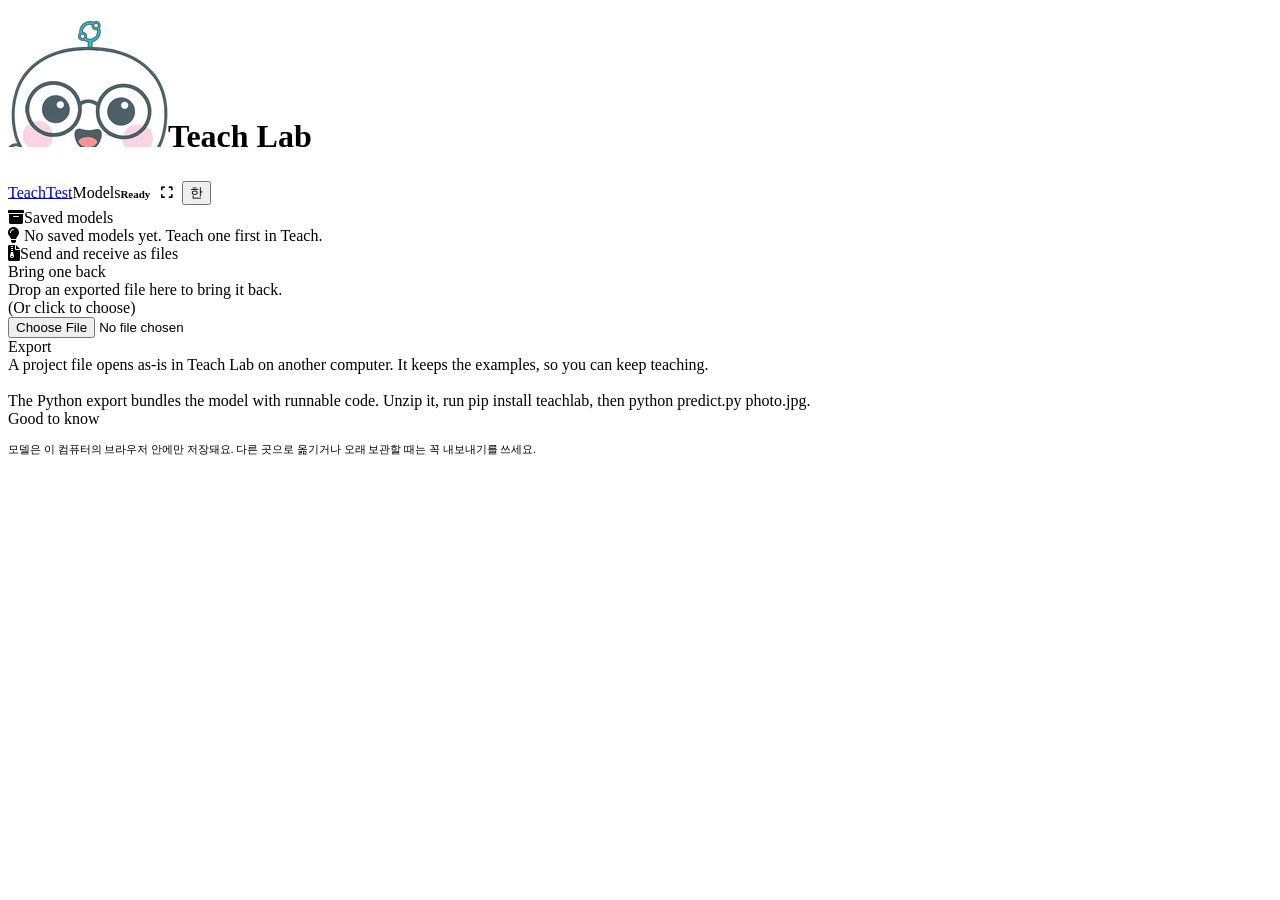
==== storage.html @ 44abff68 "이미지 분류 한 종 end-to-end (수집 → 학습 → 추론 → 내보내기) sense-lab 의 디자인 규격(design/maker-ui.css)과 MediaPipe 사용 방식" ====
<!DOCTYPE html>
<html lang="ko">
<head>
<meta charset="utf-8">
<meta name="viewport" content="width=device-width,initial-scale=1">
<title>Teach Lab — 보관함</title>
<meta name="description" content="가르친 모델을 보관하고, 파일 하나로 내보내거나 다시 불러옵니다.">
<link rel="icon" type="image/png" href="assets/img/favicon.png">
<link rel="manifest" href="manifest.webmanifest">
<meta name="theme-color" content="#FBF7EF">
<link rel="stylesheet" href="assets/fonts/pretendard.css?v=1">
<link rel="stylesheet" href="css/all.min.css?v=1">
<link rel="stylesheet" href="css/maker-ui.css?v=1">
<link rel="stylesheet" href="css/app.css?v=1">
</head>
<body>

<header data-tab="storage.html"></header>

<div class="mk-main">

  <div class="pan pan-wide" id="panC">
    <div class="ph"><i class="fa-solid fa-box-archive"></i>저장한 모델</div>
    <div class="pb">
      <table class="mk-table" id="stTable"></table>
      <div class="hint" id="stEmpty" style="display:none">
        <i class="fa-solid fa-lightbulb"></i> 아직 저장한 모델이 없어요. 학습실에서 먼저 가르쳐 주세요.
      </div>
    </div>
  </div>

  <div class="pan pan-out" id="panR">
    <div class="ph"><i class="fa-solid fa-file-zipper"></i>파일로 주고받기</div>
    <div class="pb">
      <div class="pb-label">다시 불러오기</div>
      <div class="dropzone" id="dropzone">
        내보낸 파일을 여기에 놓으면 다시 들어와요.<br>(눌러서 고르기)
      </div>
      <input type="file" id="zipInput" accept=".zip">

      <div class="sec2">
        <div class="st">내보내기</div>
        <div class="hint" style="margin-top:0">
          프로젝트 파일은 다른 컴퓨터의 Teach Lab 에서 그대로 열려요. 예시까지 들어 있어 이어서 배울 수 있어요.<br><br>
          파이썬은 모델과 실행 코드를 같이 받아요. 압축을 풀고 pip install teachlab 한 뒤 python predict.py 사진.jpg 로 바로 돌아가요.
        </div>
      </div>

      <div class="sec2">
        <div class="st">알아 두기</div>
        <div class="stnote">
          모델은 이 컴퓨터의 브라우저 안에만 저장돼요.
          다른 곳으로 옮기거나 오래 보관할 때는 꼭 내보내기를 쓰세요.
        </div>
      </div>
    </div>
  </div>

</div>

<div id="toast"></div>

<script src="lib/nav.js?v=1"></script>
<script src="lib/i18n.js?v=1"></script>
<script src="lib/jszip.min.js"></script>
<script type="module" src="lib/storage_page.js?v=1"></script>
</body>
</html>
---- assets/fonts/pretendard.css ----
/*
Copyright (c) 2021 Kil Hyung-jin, with Reserved Font Name Pretendard.
https://github.com/orioncactus/pretendard

This Font Software is licensed under the SIL Open Font License, Version 1.1.
This license is copied below, and is also available with a FAQ at:
http://scripts.sil.org/OFL
*/
/* [0] */
@font-face {
	font-family: 'Pretendard Variable';
	font-style: normal;
	font-display: swap;
	font-weight: 45 920;
	src: url(./woff2-dynamic-subset/PretendardVariable.subset.0.woff2) format('woff2-variations');
	unicode-range: U+f9ca-fa0b, U+ff03-ff05, U+ff07, U+ff0a-ff0b, U+ff0d-ff19, U+ff1b, U+ff1d, U+ff20-ff5b, U+ff5d, U+ffe0-ffe3, U+ffe5-ffe6;
}

/* [1] */
@font-face {
	font-family: 'Pretendard Variable';
	font-style: normal;
	font-display: swap;
	font-weight: 45 920;
	src: url(./woff2-dynamic-subset/PretendardVariable.subset.1.woff2) format('woff2-variations');
	unicode-range: U+d723-d728, U+d72a-d733, U+d735-d748, U+d74a-d74f, U+d752-d753, U+d755-d757, U+d75a-d75f, U+d762-d764, U+d766-d768, U+d76a-d76b, U+d76d-d76f, U+d771-d787, U+d789-d78b, U+d78d-d78f, U+d791-d797, U+d79a, U+d79c, U+d79e-d7a3, U+f900-f909, U+f90b-f92e;
}

/* [2] */
@font-face {
	font-family: 'Pretendard Variable';
	font-style: normal;
	font-display: swap;
	font-weight: 45 920;
	src: url(./woff2-dynamic-subset/PretendardVariable.subset.2.woff2) format('woff2-variations');
	unicode-range: U+d679-d68b, U+d68e-d69e, U+d6a0, U+d6a2-d6a7, U+d6a9-d6c3, U+d6c6-d6c7, U+d6c9-d6cb, U+d6cd-d6d3, U+d6d5-d6d6, U+d6d8-d6e3, U+d6e5-d6e7, U+d6e9-d6fb, U+d6fd-d717, U+d719-d71f, U+d721-d722;
}

/* [3] */
@font-face {
	font-family: 'Pretendard Variable';
	font-style: normal;
	font-display: swap;
	font-weight: 45 920;
	src: url(./woff2-dynamic-subset/PretendardVariable.subset.3.woff2) format('woff2-variations');
	unicode-range: U+d5bc-d5c7, U+d5ca-d5cb, U+d5cd-d5cf, U+d5d1-d5d7, U+d5d9-d5da, U+d5dc, U+d5de-d5e3, U+d5e6-d5e7, U+d5e9-d5eb, U+d5ed-d5f6, U+d5f8, U+d5fa-d5ff, U+d602-d603, U+d605-d607, U+d609-d60f, U+d612-d613, U+d616-d61b, U+d61d-d637, U+d63a-d63b, U+d63d-d63f, U+d641-d647, U+d64a-d64c, U+d64e-d653, U+d656-d657, U+d659-d65b, U+d65d-d666, U+d668, U+d66a-d678;
}

/* [4] */
@font-face {
	font-family: 'Pretendard Variable';
	font-style: normal;
	font-display: swap;
	font-weight: 45 920;
	src: url(./woff2-dynamic-subset/PretendardVariable.subset.4.woff2) format('woff2-variations');
	unicode-range: U+d507, U+d509-d50b, U+d50d-d513, U+d515-d53b, U+d53e-d53f, U+d541-d543, U+d545-d54c, U+d54e, U+d550, U+d552-d557, U+d55a-d55b, U+d55d-d55f, U+d561-d564, U+d566-d567, U+d56a, U+d56c, U+d56e-d573, U+d576-d577, U+d579-d583, U+d585-d586, U+d58a-d5a4, U+d5a6-d5bb;
}

/* [5] */
@font-face {
	font-family: 'Pretendard Variable';
	font-style: normal;
	font-display: swap;
	font-weight: 45 920;
	src: url(./woff2-dynamic-subset/PretendardVariable.subset.5.woff2) format('woff2-variations');
	unicode-range: U+d464-d477, U+d47a-d47b, U+d47d-d47f, U+d481-d487, U+d489-d48a, U+d48c, U+d48e-d4e7, U+d4e9-d503, U+d505-d506;
}

/* [6] */
@font-face {
	font-family: 'Pretendard Variable';
	font-style: normal;
	font-display: swap;
	font-weight: 45 920;
	src: url(./woff2-dynamic-subset/PretendardVariable.subset.6.woff2) format('woff2-variations');
	unicode-range: U+d3bf-d3c7, U+d3ca-d3cf, U+d3d1-d3eb, U+d3ee-d3ef, U+d3f1-d3f3, U+d3f5-d3fb, U+d3fd-d400, U+d402-d45b, U+d45d-d463;
}

/* [7] */
@font-face {
	font-family: 'Pretendard Variable';
	font-style: normal;
	font-display: swap;
	font-weight: 45 920;
	src: url(./woff2-dynamic-subset/PretendardVariable.subset.7.woff2) format('woff2-variations');
	unicode-range: U+d2ff, U+d302-d304, U+d306-d30b, U+d30f, U+d311-d313, U+d315-d31b, U+d31e, U+d322-d324, U+d326-d327, U+d32a-d32b, U+d32d-d32f, U+d331-d337, U+d339-d33c, U+d33e-d37b, U+d37e-d37f, U+d381-d383, U+d385-d38b, U+d38e-d390, U+d392-d397, U+d39a-d39b, U+d39d-d39f, U+d3a1-d3a7, U+d3a9-d3aa, U+d3ac, U+d3ae-d3b3, U+d3b5-d3b7, U+d3b9-d3bb, U+d3bd-d3be;
}

/* [8] */
@font-face {
	font-family: 'Pretendard Variable';
	font-style: normal;
	font-display: swap;
	font-weight: 45 920;
	src: url(./woff2-dynamic-subset/PretendardVariable.subset.8.woff2) format('woff2-variations');
	unicode-range: U+d257-d27f, U+d281-d29b, U+d29d-d29f, U+d2a1-d2ab, U+d2ad-d2b7, U+d2ba-d2bb, U+d2bd-d2bf, U+d2c1-d2c7, U+d2c9-d2ef, U+d2f2-d2f3, U+d2f5-d2f7, U+d2f9-d2fe;
}

/* [9] */
@font-face {
	font-family: 'Pretendard Variable';
	font-style: normal;
	font-display: swap;
	font-weight: 45 920;
	src: url(./woff2-dynamic-subset/PretendardVariable.subset.9.woff2) format('woff2-variations');
	unicode-range: U+d1b4, U+d1b6-d1f3, U+d1f5-d22b, U+d22e-d22f, U+d231-d233, U+d235-d23b, U+d23d-d240, U+d242-d256;
}

/* [10] */
@font-face {
	font-family: 'Pretendard Variable';
	font-style: normal;
	font-display: swap;
	font-weight: 45 920;
	src: url(./woff2-dynamic-subset/PretendardVariable.subset.10.woff2) format('woff2-variations');
	unicode-range: U+d105-d12f, U+d132-d133, U+d135-d137, U+d139-d13f, U+d141-d142, U+d144, U+d146-d14b, U+d14e-d14f, U+d151-d153, U+d155-d15b, U+d15e-d187, U+d189-d19f, U+d1a2-d1a3, U+d1a5-d1a7, U+d1a9-d1af, U+d1b2-d1b3;
}

/* [11] */
@font-face {
	font-family: 'Pretendard Variable';
	font-style: normal;
	font-display: swap;
	font-weight: 45 920;
	src: url(./woff2-dynamic-subset/PretendardVariable.subset.11.woff2) format('woff2-variations');
	unicode-range: U+d04b-d04f, U+d051-d057, U+d059-d06b, U+d06d-d06f, U+d071-d073, U+d075-d07b, U+d07e-d0a3, U+d0a6-d0a7, U+d0a9-d0ab, U+d0ad-d0b3, U+d0b6, U+d0b8, U+d0ba-d0bf, U+d0c2-d0c3, U+d0c5-d0c7, U+d0c9-d0cf, U+d0d2, U+d0d6-d0db, U+d0de-d0df, U+d0e1-d0e3, U+d0e5-d0eb, U+d0ee-d0f0, U+d0f2-d104;
}

/* [12] */
@font-face {
	font-family: 'Pretendard Variable';
	font-style: normal;
	font-display: swap;
	font-weight: 45 920;
	src: url(./woff2-dynamic-subset/PretendardVariable.subset.12.woff2) format('woff2-variations');
	unicode-range: U+cfa2-cfc3, U+cfc5-cfdf, U+cfe2-cfe3, U+cfe5-cfe7, U+cfe9-cff4, U+cff6-cffb, U+cffd-cfff, U+d001-d003, U+d005-d017, U+d019-d033, U+d036-d037, U+d039-d03b, U+d03d-d04a;
}

/* [13] */
@font-face {
	font-family: 'Pretendard Variable';
	font-style: normal;
	font-display: swap;
	font-weight: 45 920;
	src: url(./woff2-dynamic-subset/PretendardVariable.subset.13.woff2) format('woff2-variations');
	unicode-range: U+cef0-cef3, U+cef6, U+cef9-ceff, U+cf01-cf03, U+cf05-cf07, U+cf09-cf0f, U+cf11-cf12, U+cf14-cf1b, U+cf1d-cf1f, U+cf21-cf2f, U+cf31-cf53, U+cf56-cf57, U+cf59-cf5b, U+cf5d-cf63, U+cf66, U+cf68, U+cf6a-cf6f, U+cf71-cf84, U+cf86-cf8b, U+cf8d-cfa1;
}

/* [14] */
@font-face {
	font-family: 'Pretendard Variable';
	font-style: normal;
	font-display: swap;
	font-weight: 45 920;
	src: url(./woff2-dynamic-subset/PretendardVariable.subset.14.woff2) format('woff2-variations');
	unicode-range: U+ce3c-ce57, U+ce5a-ce5b, U+ce5d-ce5f, U+ce61-ce67, U+ce6a, U+ce6c, U+ce6e-ce73, U+ce76-ce77, U+ce79-ce7b, U+ce7d-ce83, U+ce85-ce88, U+ce8a-ce8f, U+ce91-ce93, U+ce95-ce97, U+ce99-ce9f, U+cea2, U+cea4-ceab, U+cead-cee3, U+cee6-cee7, U+cee9-ceeb, U+ceed-ceef;
}

/* [15] */
@font-face {
	font-family: 'Pretendard Variable';
	font-style: normal;
	font-display: swap;
	font-weight: 45 920;
	src: url(./woff2-dynamic-subset/PretendardVariable.subset.15.woff2) format('woff2-variations');
	unicode-range: U+cd92-cd93, U+cd96-cd97, U+cd99-cd9b, U+cd9d-cda3, U+cda6-cda8, U+cdaa-cdaf, U+cdb1-cdc3, U+cdc5-cdcb, U+cdcd-cde7, U+cde9-ce03, U+ce05-ce1f, U+ce22-ce34, U+ce36-ce3b;
}

/* [16] */
@font-face {
	font-family: 'Pretendard Variable';
	font-style: normal;
	font-display: swap;
	font-weight: 45 920;
	src: url(./woff2-dynamic-subset/PretendardVariable.subset.16.woff2) format('woff2-variations');
	unicode-range: U+ccef-cd07, U+cd0a-cd0b, U+cd0d-cd1a, U+cd1c, U+cd1e-cd2b, U+cd2d-cd5b, U+cd5d-cd77, U+cd79-cd91;
}

/* [17] */
@font-face {
	font-family: 'Pretendard Variable';
	font-style: normal;
	font-display: swap;
	font-weight: 45 920;
	src: url(./woff2-dynamic-subset/PretendardVariable.subset.17.woff2) format('woff2-variations');
	unicode-range: U+cc3f-cc43, U+cc46-cc47, U+cc49-cc4b, U+cc4d-cc53, U+cc55-cc58, U+cc5a-cc5f, U+cc61-cc97, U+cc9a-cc9b, U+cc9d-cc9f, U+cca1-cca7, U+ccaa, U+ccac, U+ccae-ccb3, U+ccb6-ccb7, U+ccb9-ccbb, U+ccbd-cccf, U+ccd1-cce3, U+cce5-ccee;
}

/* [18] */
@font-face {
	font-family: 'Pretendard Variable';
	font-style: normal;
	font-display: swap;
	font-weight: 45 920;
	src: url(./woff2-dynamic-subset/PretendardVariable.subset.18.woff2) format('woff2-variations');
	unicode-range: U+cb91-cbd3, U+cbd5-cbe3, U+cbe5-cc0b, U+cc0e-cc0f, U+cc11-cc13, U+cc15-cc1b, U+cc1d-cc20, U+cc23-cc27, U+cc2a-cc2b, U+cc2d, U+cc2f, U+cc31-cc37, U+cc3a, U+cc3c;
}

/* [19] */
@font-face {
	font-family: 'Pretendard Variable';
	font-style: normal;
	font-display: swap;
	font-weight: 45 920;
	src: url(./woff2-dynamic-subset/PretendardVariable.subset.19.woff2) format('woff2-variations');
	unicode-range: U+caf4-cb47, U+cb4a-cb90;
}

/* [20] */
@font-face {
	font-family: 'Pretendard Variable';
	font-style: normal;
	font-display: swap;
	font-weight: 45 920;
	src: url(./woff2-dynamic-subset/PretendardVariable.subset.20.woff2) format('woff2-variations');
	unicode-range: U+ca4a-ca4b, U+ca4e-ca4f, U+ca51-ca53, U+ca55-ca5b, U+ca5d-ca60, U+ca62-ca83, U+ca85-cabb, U+cabe-cabf, U+cac1-cac3, U+cac5-cacb, U+cacd-cad0, U+cad2, U+cad4-cad8, U+cada-caf3;
}

/* [21] */
@font-face {
	font-family: 'Pretendard Variable';
	font-style: normal;
	font-display: swap;
	font-weight: 45 920;
	src: url(./woff2-dynamic-subset/PretendardVariable.subset.21.woff2) format('woff2-variations');
	unicode-range: U+c996-c997, U+c99a-c99c, U+c99e-c9bf, U+c9c2-c9c3, U+c9c5-c9c7, U+c9c9-c9cf, U+c9d2, U+c9d4, U+c9d7-c9d8, U+c9db, U+c9de-c9df, U+c9e1-c9e3, U+c9e5-c9e6, U+c9e8-c9eb, U+c9ee-c9f0, U+c9f2-c9f7, U+c9f9-ca0b, U+ca0d-ca28, U+ca2a-ca49;
}

/* [22] */
@font-face {
	font-family: 'Pretendard Variable';
	font-style: normal;
	font-display: swap;
	font-weight: 45 920;
	src: url(./woff2-dynamic-subset/PretendardVariable.subset.22.woff2) format('woff2-variations');
	unicode-range: U+c8e9-c8f4, U+c8f6-c8fb, U+c8fe-c8ff, U+c901-c903, U+c905-c90b, U+c90e-c910, U+c912-c917, U+c919-c92b, U+c92d-c94f, U+c951-c953, U+c955-c96b, U+c96d-c973, U+c975-c987, U+c98a-c98b, U+c98d-c98f, U+c991-c995;
}

/* [23] */
@font-face {
	font-family: 'Pretendard Variable';
	font-style: normal;
	font-display: swap;
	font-weight: 45 920;
	src: url(./woff2-dynamic-subset/PretendardVariable.subset.23.woff2) format('woff2-variations');
	unicode-range: U+c841-c84b, U+c84d-c86f, U+c872-c873, U+c875-c877, U+c879-c87f, U+c882-c884, U+c887-c88a, U+c88d-c8c3, U+c8c5-c8df, U+c8e1-c8e8;
}

/* [24] */
@font-face {
	font-family: 'Pretendard Variable';
	font-style: normal;
	font-display: swap;
	font-weight: 45 920;
	src: url(./woff2-dynamic-subset/PretendardVariable.subset.24.woff2) format('woff2-variations');
	unicode-range: U+c779-c77b, U+c77e-c782, U+c786, U+c78b, U+c78d, U+c78f, U+c792-c793, U+c795, U+c797, U+c799-c79f, U+c7a2, U+c7a7-c7ab, U+c7ae-c7bb, U+c7bd-c7c0, U+c7c2-c7c7, U+c7c9-c7dc, U+c7de-c7ff, U+c802-c803, U+c805-c807, U+c809, U+c80b-c80f, U+c812, U+c814, U+c817-c81b, U+c81e-c81f, U+c821-c823, U+c825-c82e, U+c830-c837, U+c839-c83b, U+c83d-c840;
}

/* [25] */
@font-face {
	font-family: 'Pretendard Variable';
	font-style: normal;
	font-display: swap;
	font-weight: 45 920;
	src: url(./woff2-dynamic-subset/PretendardVariable.subset.25.woff2) format('woff2-variations');
	unicode-range: U+c6bb-c6bf, U+c6c2, U+c6c4, U+c6c6-c6cb, U+c6ce-c6cf, U+c6d1-c6d3, U+c6d5-c6db, U+c6dd-c6df, U+c6e1-c6e7, U+c6e9-c6eb, U+c6ed-c6ef, U+c6f1-c6f8, U+c6fa-c703, U+c705-c707, U+c709-c70b, U+c70d-c716, U+c718, U+c71a-c71f, U+c722-c723, U+c725-c727, U+c729-c734, U+c736-c73b, U+c73e-c73f, U+c741-c743, U+c745-c74b, U+c74e-c750, U+c752-c757, U+c759-c773, U+c776-c777;
}

/* [26] */
@font-face {
	font-family: 'Pretendard Variable';
	font-style: normal;
	font-display: swap;
	font-weight: 45 920;
	src: url(./woff2-dynamic-subset/PretendardVariable.subset.26.woff2) format('woff2-variations');
	unicode-range: U+c5f5-c5fb, U+c5fe, U+c602-c605, U+c607, U+c609-c60f, U+c611-c61a, U+c61c-c623, U+c626-c627, U+c629-c62b, U+c62d, U+c62f-c632, U+c636, U+c638, U+c63a-c63f, U+c642-c643, U+c645-c647, U+c649-c652, U+c656-c65b, U+c65d-c65f, U+c661-c663, U+c665-c677, U+c679-c67b, U+c67d-c693, U+c696-c697, U+c699-c69b, U+c69d-c6a3, U+c6a6, U+c6a8, U+c6aa-c6af, U+c6b2-c6b3, U+c6b5-c6b7, U+c6b9-c6ba;
}

/* [27] */
@font-face {
	font-family: 'Pretendard Variable';
	font-style: normal;
	font-display: swap;
	font-weight: 45 920;
	src: url(./woff2-dynamic-subset/PretendardVariable.subset.27.woff2) format('woff2-variations');
	unicode-range: U+c517-c527, U+c52a-c52b, U+c52d-c52f, U+c531-c538, U+c53a, U+c53c, U+c53e-c543, U+c546-c547, U+c54b, U+c54d-c552, U+c556, U+c55a-c55b, U+c55d, U+c55f, U+c562-c563, U+c565-c567, U+c569-c56f, U+c572, U+c574, U+c576-c57b, U+c57e-c57f, U+c581-c583, U+c585-c586, U+c588-c58b, U+c58e, U+c590, U+c592-c596, U+c599-c5b3, U+c5b6-c5b7, U+c5ba, U+c5be-c5c3, U+c5ca-c5cb, U+c5cd, U+c5cf, U+c5d2-c5d3, U+c5d5-c5d7, U+c5d9-c5df, U+c5e1-c5e2, U+c5e4, U+c5e6-c5eb, U+c5ef, U+c5f1-c5f3;
}

/* [28] */
@font-face {
	font-family: 'Pretendard Variable';
	font-style: normal;
	font-display: swap;
	font-weight: 45 920;
	src: url(./woff2-dynamic-subset/PretendardVariable.subset.28.woff2) format('woff2-variations');
	unicode-range: U+c475-c4ef, U+c4f2-c4f3, U+c4f5-c4f7, U+c4f9-c4ff, U+c502-c50b, U+c50d-c516;
}

/* [29] */
@font-face {
	font-family: 'Pretendard Variable';
	font-style: normal;
	font-display: swap;
	font-weight: 45 920;
	src: url(./woff2-dynamic-subset/PretendardVariable.subset.29.woff2) format('woff2-variations');
	unicode-range: U+c3d0-c3d7, U+c3da-c3db, U+c3dd-c3de, U+c3e1-c3ec, U+c3ee-c3f3, U+c3f5-c42b, U+c42d-c463, U+c466-c474;
}

/* [30] */
@font-face {
	font-family: 'Pretendard Variable';
	font-style: normal;
	font-display: swap;
	font-weight: 45 920;
	src: url(./woff2-dynamic-subset/PretendardVariable.subset.30.woff2) format('woff2-variations');
	unicode-range: U+c32b-c367, U+c36a-c36b, U+c36d-c36f, U+c371-c377, U+c37a-c37b, U+c37e-c383, U+c385-c387, U+c389-c3cf;
}

/* [31] */
@font-face {
	font-family: 'Pretendard Variable';
	font-style: normal;
	font-display: swap;
	font-weight: 45 920;
	src: url(./woff2-dynamic-subset/PretendardVariable.subset.31.woff2) format('woff2-variations');
	unicode-range: U+c26a-c26b, U+c26d-c26f, U+c271-c273, U+c275-c27b, U+c27e-c287, U+c289-c28f, U+c291-c297, U+c299-c29a, U+c29c-c2a3, U+c2a5-c2a7, U+c2a9-c2ab, U+c2ad-c2b3, U+c2b6, U+c2b8, U+c2ba-c2bb, U+c2bd-c2db, U+c2de-c2df, U+c2e1-c2e2, U+c2e5-c2ea, U+c2ee, U+c2f0, U+c2f2-c2f5, U+c2f7, U+c2fa-c2fb, U+c2fd-c2ff, U+c301-c307, U+c309-c30c, U+c30e-c312, U+c315-c323, U+c325-c328, U+c32a;
}

/* [32] */
@font-face {
	font-family: 'Pretendard Variable';
	font-style: normal;
	font-display: swap;
	font-weight: 45 920;
	src: url(./woff2-dynamic-subset/PretendardVariable.subset.32.woff2) format('woff2-variations');
	unicode-range: U+c1bc-c1c3, U+c1c5-c1df, U+c1e1-c1fb, U+c1fd-c203, U+c205-c20c, U+c20e, U+c210-c217, U+c21a-c21b, U+c21d-c21e, U+c221-c227, U+c229-c22a, U+c22c, U+c22e, U+c230, U+c233-c24f, U+c251-c257, U+c259-c269;
}

/* [33] */
@font-face {
	font-family: 'Pretendard Variable';
	font-style: normal;
	font-display: swap;
	font-weight: 45 920;
	src: url(./woff2-dynamic-subset/PretendardVariable.subset.33.woff2) format('woff2-variations');
	unicode-range: U+c101-c11b, U+c11f, U+c121-c123, U+c125-c12b, U+c12e, U+c132-c137, U+c13a-c13b, U+c13d-c13f, U+c141-c147, U+c14a, U+c14c-c153, U+c155-c157, U+c159-c15b, U+c15d-c166, U+c169-c16f, U+c171-c177, U+c179-c18b, U+c18e-c18f, U+c191-c193, U+c195-c19b, U+c19d-c19e, U+c1a0, U+c1a2-c1a4, U+c1a6-c1bb;
}

/* [34] */
@font-face {
	font-family: 'Pretendard Variable';
	font-style: normal;
	font-display: swap;
	font-weight: 45 920;
	src: url(./woff2-dynamic-subset/PretendardVariable.subset.34.woff2) format('woff2-variations');
	unicode-range: U+c049-c057, U+c059-c05b, U+c05d-c05f, U+c061-c067, U+c069-c08f, U+c091-c0ab, U+c0ae-c0af, U+c0b1-c0b3, U+c0b5, U+c0b7-c0bb, U+c0be, U+c0c2-c0c7, U+c0ca-c0cb, U+c0cd-c0cf, U+c0d1-c0d7, U+c0d9-c0da, U+c0dc, U+c0de-c0e3, U+c0e5-c0eb, U+c0ed-c0f3, U+c0f6, U+c0f8, U+c0fa-c0ff;
}

/* [35] */
@font-face {
	font-family: 'Pretendard Variable';
	font-style: normal;
	font-display: swap;
	font-weight: 45 920;
	src: url(./woff2-dynamic-subset/PretendardVariable.subset.35.woff2) format('woff2-variations');
	unicode-range: U+bfa7-bfaf, U+bfb1-bfc4, U+bfc6-bfcb, U+bfce-bfcf, U+bfd1-bfd3, U+bfd5-bfdb, U+bfdd-c048;
}

/* [36] */
@font-face {
	font-family: 'Pretendard Variable';
	font-style: normal;
	font-display: swap;
	font-weight: 45 920;
	src: url(./woff2-dynamic-subset/PretendardVariable.subset.36.woff2) format('woff2-variations');
	unicode-range: U+bf07, U+bf09-bf3f, U+bf41-bf4f, U+bf52-bf54, U+bf56-bfa6;
}

/* [37] */
@font-face {
	font-family: 'Pretendard Variable';
	font-style: normal;
	font-display: swap;
	font-weight: 45 920;
	src: url(./woff2-dynamic-subset/PretendardVariable.subset.37.woff2) format('woff2-variations');
	unicode-range: U+be56, U+be58, U+be5c-be5f, U+be62-be63, U+be65-be67, U+be69-be74, U+be76-be7b, U+be7e-be7f, U+be81-be8e, U+be90, U+be92-bea7, U+bea9-becf, U+bed2-bed3, U+bed5-bed6, U+bed9-bee3, U+bee6-bf06;
}

/* [38] */
@font-face {
	font-family: 'Pretendard Variable';
	font-style: normal;
	font-display: swap;
	font-weight: 45 920;
	src: url(./woff2-dynamic-subset/PretendardVariable.subset.38.woff2) format('woff2-variations');
	unicode-range: U+bdb0-bdd3, U+bdd5-bdef, U+bdf1-be0b, U+be0d-be0f, U+be11-be13, U+be15-be43, U+be46-be47, U+be49-be4b, U+be4d-be53;
}

/* [39] */
@font-face {
	font-family: 'Pretendard Variable';
	font-style: normal;
	font-display: swap;
	font-weight: 45 920;
	src: url(./woff2-dynamic-subset/PretendardVariable.subset.39.woff2) format('woff2-variations');
	unicode-range: U+bd03, U+bd06, U+bd08, U+bd0a-bd0f, U+bd11-bd22, U+bd25-bd47, U+bd49-bd58, U+bd5a-bd7f, U+bd82-bd83, U+bd85-bd87, U+bd8a-bd8f, U+bd91-bd92, U+bd94, U+bd96-bd98, U+bd9a-bdaf;
}

/* [40] */
@font-face {
	font-family: 'Pretendard Variable';
	font-style: normal;
	font-display: swap;
	font-weight: 45 920;
	src: url(./woff2-dynamic-subset/PretendardVariable.subset.40.woff2) format('woff2-variations');
	unicode-range: U+bc4e-bc83, U+bc86-bc87, U+bc89-bc8b, U+bc8d-bc93, U+bc96, U+bc98, U+bc9b-bc9f, U+bca2-bca3, U+bca5-bca7, U+bca9-bcb2, U+bcb4-bcbb, U+bcbe-bcbf, U+bcc1-bcc3, U+bcc5-bccc, U+bcce-bcd0, U+bcd2-bcd4, U+bcd6-bcf3, U+bcf7, U+bcf9-bcfb, U+bcfd-bd02;
}

/* [41] */
@font-face {
	font-family: 'Pretendard Variable';
	font-style: normal;
	font-display: swap;
	font-weight: 45 920;
	src: url(./woff2-dynamic-subset/PretendardVariable.subset.41.woff2) format('woff2-variations');
	unicode-range: U+bb90-bba3, U+bba5-bbab, U+bbad-bbbf, U+bbc1-bbf7, U+bbfa-bbfb, U+bbfd-bbfe, U+bc01-bc07, U+bc09-bc0a, U+bc0e, U+bc10, U+bc12-bc13, U+bc17, U+bc19-bc1a, U+bc1e, U+bc20-bc23, U+bc26, U+bc28, U+bc2a-bc2c, U+bc2e-bc2f, U+bc32-bc33, U+bc35-bc37, U+bc39-bc3f, U+bc41-bc42, U+bc44, U+bc46-bc48, U+bc4a-bc4d;
}

/* [42] */
@font-face {
	font-family: 'Pretendard Variable';
	font-style: normal;
	font-display: swap;
	font-weight: 45 920;
	src: url(./woff2-dynamic-subset/PretendardVariable.subset.42.woff2) format('woff2-variations');
	unicode-range: U+bae6-bafb, U+bafd-bb17, U+bb19-bb33, U+bb37, U+bb39-bb3a, U+bb3d-bb43, U+bb45-bb46, U+bb48, U+bb4a-bb4f, U+bb51-bb53, U+bb55-bb57, U+bb59-bb62, U+bb64-bb8f;
}

/* [43] */
@font-face {
	font-family: 'Pretendard Variable';
	font-style: normal;
	font-display: swap;
	font-weight: 45 920;
	src: url(./woff2-dynamic-subset/PretendardVariable.subset.43.woff2) format('woff2-variations');
	unicode-range: U+ba30-ba37, U+ba3a-ba3b, U+ba3d-ba3f, U+ba41-ba47, U+ba49-ba4a, U+ba4c, U+ba4e-ba53, U+ba56-ba57, U+ba59-ba5b, U+ba5d-ba63, U+ba65-ba66, U+ba68-ba6f, U+ba71-ba73, U+ba75-ba77, U+ba79-ba84, U+ba86, U+ba88-baa7, U+baaa, U+baad-baaf, U+bab1-bab7, U+baba, U+babc, U+babe-bae5;
}

/* [44] */
@font-face {
	font-family: 'Pretendard Variable';
	font-style: normal;
	font-display: swap;
	font-weight: 45 920;
	src: url(./woff2-dynamic-subset/PretendardVariable.subset.44.woff2) format('woff2-variations');
	unicode-range: U+b96e-b973, U+b976-b977, U+b979-b97b, U+b97d-b983, U+b986, U+b988, U+b98a-b98d, U+b98f-b9ab, U+b9ae-b9af, U+b9b1-b9b3, U+b9b5-b9bb, U+b9be, U+b9c0, U+b9c2-b9c7, U+b9ca-b9cb, U+b9cd, U+b9d2-b9d7, U+b9da, U+b9dc, U+b9df-b9e0, U+b9e2, U+b9e6-b9e7, U+b9e9-b9f3, U+b9f6, U+b9f8, U+b9fb-ba2f;
}

/* [45] */
@font-face {
	font-family: 'Pretendard Variable';
	font-style: normal;
	font-display: swap;
	font-weight: 45 920;
	src: url(./woff2-dynamic-subset/PretendardVariable.subset.45.woff2) format('woff2-variations');
	unicode-range: U+b8bf-b8cb, U+b8cd-b8e0, U+b8e2-b8e7, U+b8ea-b8eb, U+b8ed-b8ef, U+b8f1-b8f7, U+b8fa, U+b8fc, U+b8fe-b903, U+b905-b917, U+b919-b91f, U+b921-b93b, U+b93d-b957, U+b95a-b95b, U+b95d-b95f, U+b961-b967, U+b969-b96c;
}

/* [46] */
@font-face {
	font-family: 'Pretendard Variable';
	font-style: normal;
	font-display: swap;
	font-weight: 45 920;
	src: url(./woff2-dynamic-subset/PretendardVariable.subset.46.woff2) format('woff2-variations');
	unicode-range: U+b80d-b80f, U+b811-b817, U+b81a, U+b81c-b823, U+b826-b827, U+b829-b82b, U+b82d-b833, U+b836, U+b83a-b83f, U+b841-b85b, U+b85e-b85f, U+b861-b863, U+b865-b86b, U+b86e, U+b870, U+b872-b8af, U+b8b1-b8be;
}

/* [47] */
@font-face {
	font-family: 'Pretendard Variable';
	font-style: normal;
	font-display: swap;
	font-weight: 45 920;
	src: url(./woff2-dynamic-subset/PretendardVariable.subset.47.woff2) format('woff2-variations');
	unicode-range: U+b74d-b75f, U+b761-b763, U+b765-b774, U+b776-b77b, U+b77e-b77f, U+b781-b783, U+b785-b78b, U+b78e, U+b792-b796, U+b79a-b79b, U+b79d-b7a7, U+b7aa, U+b7ae-b7b3, U+b7b6-b7c8, U+b7ca-b7eb, U+b7ee-b7ef, U+b7f1-b7f3, U+b7f5-b7fb, U+b7fe, U+b802-b806, U+b80a-b80b;
}

/* [48] */
@font-face {
	font-family: 'Pretendard Variable';
	font-style: normal;
	font-display: swap;
	font-weight: 45 920;
	src: url(./woff2-dynamic-subset/PretendardVariable.subset.48.woff2) format('woff2-variations');
	unicode-range: U+b6a7-b6aa, U+b6ac-b6b0, U+b6b2-b6ef, U+b6f1-b727, U+b72a-b72b, U+b72d-b72e, U+b731-b737, U+b739-b73a, U+b73c-b743, U+b745-b74c;
}

/* [49] */
@font-face {
	font-family: 'Pretendard Variable';
	font-style: normal;
	font-display: swap;
	font-weight: 45 920;
	src: url(./woff2-dynamic-subset/PretendardVariable.subset.49.woff2) format('woff2-variations');
	unicode-range: U+b605-b60f, U+b612-b617, U+b619-b624, U+b626-b69b, U+b69e-b6a3, U+b6a5-b6a6;
}

/* [50] */
@font-face {
	font-family: 'Pretendard Variable';
	font-style: normal;
	font-display: swap;
	font-weight: 45 920;
	src: url(./woff2-dynamic-subset/PretendardVariable.subset.50.woff2) format('woff2-variations');
	unicode-range: U+b55f, U+b562-b583, U+b585-b59f, U+b5a2-b5a3, U+b5a5-b5a7, U+b5a9-b5b2, U+b5b5-b5ba, U+b5bd-b604;
}

/* [51] */
@font-face {
	font-family: 'Pretendard Variable';
	font-style: normal;
	font-display: swap;
	font-weight: 45 920;
	src: url(./woff2-dynamic-subset/PretendardVariable.subset.51.woff2) format('woff2-variations');
	unicode-range: U+b4a5-b4b6, U+b4b8-b4bf, U+b4c1-b4c7, U+b4c9-b4db, U+b4de-b4df, U+b4e1-b4e2, U+b4e5-b4eb, U+b4ee, U+b4f0, U+b4f2-b513, U+b516-b517, U+b519-b51a, U+b51d-b523, U+b526, U+b528, U+b52b-b52f, U+b532-b533, U+b535-b537, U+b539-b53f, U+b541-b544, U+b546-b54b, U+b54d-b54f, U+b551-b55b, U+b55d-b55e;
}

/* [52] */
@font-face {
	font-family: 'Pretendard Variable';
	font-style: normal;
	font-display: swap;
	font-weight: 45 920;
	src: url(./woff2-dynamic-subset/PretendardVariable.subset.52.woff2) format('woff2-variations');
	unicode-range: U+b3f8-b3fb, U+b3fd-b40f, U+b411-b417, U+b419-b41b, U+b41d-b41f, U+b421-b427, U+b42a-b42b, U+b42d-b44f, U+b452-b453, U+b455-b457, U+b459-b45f, U+b462-b464, U+b466-b46b, U+b46d-b47f, U+b481-b4a3;
}

/* [53] */
@font-face {
	font-family: 'Pretendard Variable';
	font-style: normal;
	font-display: swap;
	font-weight: 45 920;
	src: url(./woff2-dynamic-subset/PretendardVariable.subset.53.woff2) format('woff2-variations');
	unicode-range: U+b342-b353, U+b356-b357, U+b359-b35b, U+b35d-b35e, U+b360-b363, U+b366, U+b368, U+b36a-b36d, U+b36f, U+b372-b373, U+b375-b377, U+b379-b37f, U+b381-b382, U+b384, U+b386-b38b, U+b38d-b3c3, U+b3c6-b3c7, U+b3c9-b3ca, U+b3cd-b3d3, U+b3d6, U+b3d8, U+b3da-b3f7;
}

/* [54] */
@font-face {
	font-family: 'Pretendard Variable';
	font-style: normal;
	font-display: swap;
	font-weight: 45 920;
	src: url(./woff2-dynamic-subset/PretendardVariable.subset.54.woff2) format('woff2-variations');
	unicode-range: U+b27c-b283, U+b285-b28f, U+b292-b293, U+b295-b297, U+b29a-b29f, U+b2a1-b2a4, U+b2a7-b2a9, U+b2ab, U+b2ad-b2c7, U+b2ca-b2cb, U+b2cd-b2cf, U+b2d1-b2d7, U+b2da, U+b2dc, U+b2de-b2e3, U+b2e7, U+b2e9-b2ea, U+b2ef-b2f3, U+b2f6, U+b2f8, U+b2fa-b2fb, U+b2fd-b2fe, U+b302-b303, U+b305-b307, U+b309-b30f, U+b312, U+b316-b31b, U+b31d-b341;
}

/* [55] */
@font-face {
	font-family: 'Pretendard Variable';
	font-style: normal;
	font-display: swap;
	font-weight: 45 920;
	src: url(./woff2-dynamic-subset/PretendardVariable.subset.55.woff2) format('woff2-variations');
	unicode-range: U+b1d6-b1e7, U+b1e9-b1fc, U+b1fe-b203, U+b206-b207, U+b209-b20b, U+b20d-b213, U+b216-b21f, U+b221-b257, U+b259-b273, U+b275-b27b;
}

/* [56] */
@font-face {
	font-family: 'Pretendard Variable';
	font-style: normal;
	font-display: swap;
	font-weight: 45 920;
	src: url(./woff2-dynamic-subset/PretendardVariable.subset.56.woff2) format('woff2-variations');
	unicode-range: U+b120-b122, U+b126-b127, U+b129-b12b, U+b12d-b133, U+b136, U+b138, U+b13a-b13f, U+b142-b143, U+b145-b14f, U+b151-b153, U+b156-b157, U+b159-b177, U+b17a-b17b, U+b17d-b17f, U+b181-b187, U+b189-b18c, U+b18e-b191, U+b195-b1a7, U+b1a9-b1cb, U+b1cd-b1d5;
}

/* [57] */
@font-face {
	font-family: 'Pretendard Variable';
	font-style: normal;
	font-display: swap;
	font-weight: 45 920;
	src: url(./woff2-dynamic-subset/PretendardVariable.subset.57.woff2) format('woff2-variations');
	unicode-range: U+b05f-b07b, U+b07e-b07f, U+b081-b083, U+b085-b08b, U+b08d-b097, U+b09b, U+b09d-b09f, U+b0a2-b0a7, U+b0aa, U+b0b0, U+b0b2, U+b0b6-b0b7, U+b0b9-b0bb, U+b0bd-b0c3, U+b0c6-b0c7, U+b0ca-b0cf, U+b0d1-b0df, U+b0e1-b0e4, U+b0e6-b107, U+b10a-b10b, U+b10d-b10f, U+b111-b112, U+b114-b117, U+b119-b11a, U+b11c-b11f;
}

/* [58] */
@font-face {
	font-family: 'Pretendard Variable';
	font-style: normal;
	font-display: swap;
	font-weight: 45 920;
	src: url(./woff2-dynamic-subset/PretendardVariable.subset.58.woff2) format('woff2-variations');
	unicode-range: U+afac-afb7, U+afba-afbb, U+afbd-afbf, U+afc1-afc6, U+afca-afcc, U+afce-afd3, U+afd5-afe7, U+afe9-afef, U+aff1-b00b, U+b00d-b00f, U+b011-b013, U+b015-b01b, U+b01d-b027, U+b029-b043, U+b045-b047, U+b049, U+b04b, U+b04d-b052, U+b055-b056, U+b058-b05c, U+b05e;
}

/* [59] */
@font-face {
	font-family: 'Pretendard Variable';
	font-style: normal;
	font-display: swap;
	font-weight: 45 920;
	src: url(./woff2-dynamic-subset/PretendardVariable.subset.59.woff2) format('woff2-variations');
	unicode-range: U+af03-af07, U+af09-af2b, U+af2e-af33, U+af35-af3b, U+af3e-af40, U+af44-af47, U+af4a-af5c, U+af5e-af63, U+af65-af7f, U+af81-afab;
}

/* [60] */
@font-face {
	font-family: 'Pretendard Variable';
	font-style: normal;
	font-display: swap;
	font-weight: 45 920;
	src: url(./woff2-dynamic-subset/PretendardVariable.subset.60.woff2) format('woff2-variations');
	unicode-range: U+ae56-ae5b, U+ae5e-ae60, U+ae62-ae64, U+ae66-ae67, U+ae69-ae6b, U+ae6d-ae83, U+ae85-aebb, U+aebf, U+aec1-aec3, U+aec5-aecb, U+aece, U+aed0, U+aed2-aed7, U+aed9-aef3, U+aef5-af02;
}

/* [61] */
@font-face {
	font-family: 'Pretendard Variable';
	font-style: normal;
	font-display: swap;
	font-weight: 45 920;
	src: url(./woff2-dynamic-subset/PretendardVariable.subset.61.woff2) format('woff2-variations');
	unicode-range: U+ad9c-ada3, U+ada5-adbf, U+adc1-adc3, U+adc5-adc7, U+adc9-add2, U+add4-addb, U+addd-addf, U+ade1-ade3, U+ade5-adf7, U+adfa-adfb, U+adfd-adff, U+ae02-ae07, U+ae0a, U+ae0c, U+ae0e-ae13, U+ae15-ae2f, U+ae31-ae33, U+ae35-ae37, U+ae39-ae3f, U+ae42, U+ae44, U+ae46-ae49, U+ae4b, U+ae4f, U+ae51-ae53, U+ae55;
}

/* [62] */
@font-face {
	font-family: 'Pretendard Variable';
	font-style: normal;
	font-display: swap;
	font-weight: 45 920;
	src: url(./woff2-dynamic-subset/PretendardVariable.subset.62.woff2) format('woff2-variations');
	unicode-range: U+ace2-ace3, U+ace5-ace6, U+ace9-acef, U+acf2, U+acf4, U+acf7-acfb, U+acfe-acff, U+ad01-ad03, U+ad05-ad0b, U+ad0d-ad10, U+ad12-ad1b, U+ad1d-ad33, U+ad35-ad48, U+ad4a-ad4f, U+ad51-ad6b, U+ad6e-ad6f, U+ad71-ad72, U+ad77-ad7c, U+ad7e, U+ad80, U+ad82-ad87, U+ad89-ad8b, U+ad8d-ad8f, U+ad91-ad9b;
}

/* [63] */
@font-face {
	font-family: 'Pretendard Variable';
	font-style: normal;
	font-display: swap;
	font-weight: 45 920;
	src: url(./woff2-dynamic-subset/PretendardVariable.subset.63.woff2) format('woff2-variations');
	unicode-range: U+ac25-ac2c, U+ac2e, U+ac30, U+ac32-ac37, U+ac39-ac3f, U+ac41-ac4c, U+ac4e-ac6f, U+ac72-ac73, U+ac75-ac76, U+ac79-ac7f, U+ac82, U+ac84-ac88, U+ac8a-ac8b, U+ac8d-ac8f, U+ac91-ac93, U+ac95-ac9b, U+ac9d-ac9e, U+aca1-aca7, U+acab, U+acad-acaf, U+acb1-acb7, U+acba-acbb, U+acbe-acc0, U+acc2-acc3, U+acc5-acdf;
}

/* [64] */
@font-face {
	font-family: 'Pretendard Variable';
	font-style: normal;
	font-display: swap;
	font-weight: 45 920;
	src: url(./woff2-dynamic-subset/PretendardVariable.subset.64.woff2) format('woff2-variations');
	unicode-range: U+99df, U+99ed, U+99f1, U+99ff, U+9a01, U+9a08, U+9a0e-9a0f, U+9a19, U+9a2b, U+9a30, U+9a36-9a37, U+9a40, U+9a43, U+9a45, U+9a4d, U+9a55, U+9a57, U+9a5a-9a5b, U+9a5f, U+9a62, U+9a65, U+9a69-9a6a, U+9aa8, U+9ab8, U+9ad3, U+9ae5, U+9aee, U+9b1a, U+9b27, U+9b2a, U+9b31, U+9b3c, U+9b41-9b45, U+9b4f, U+9b54, U+9b5a, U+9b6f, U+9b8e, U+9b91, U+9b9f, U+9bab, U+9bae, U+9bc9, U+9bd6, U+9be4, U+9be8, U+9c0d, U+9c10, U+9c12, U+9c15, U+9c25, U+9c32, U+9c3b, U+9c47, U+9c49, U+9c57, U+9ce5, U+9ce7, U+9ce9, U+9cf3-9cf4, U+9cf6, U+9d09, U+9d1b, U+9d26, U+9d28, U+9d3b, U+9d51, U+9d5d, U+9d60-9d61, U+9d6c, U+9d72, U+9da9, U+9daf, U+9db4, U+9dc4, U+9dd7, U+9df2, U+9df8-9dfa, U+9e1a, U+9e1e, U+9e75, U+9e79, U+9e7d, U+9e7f, U+9e92-9e93, U+9e97, U+9e9d, U+9e9f, U+9ea5, U+9eb4-9eb5, U+9ebb, U+9ebe, U+9ec3, U+9ecd-9ece, U+9ed4, U+9ed8, U+9edb-9edc, U+9ede, U+9ee8, U+9ef4, U+9f07-9f08, U+9f0e, U+9f13, U+9f20, U+9f3b, U+9f4a-9f4b, U+9f4e, U+9f52, U+9f5f, U+9f61, U+9f67, U+9f6a, U+9f6c, U+9f77, U+9f8d, U+9f90, U+9f95, U+9f9c, U+ac02-ac03, U+ac05-ac06, U+ac09-ac0f, U+ac17-ac18, U+ac1b, U+ac1e-ac1f, U+ac21-ac23;
}

/* [65] */
@font-face {
	font-family: 'Pretendard Variable';
	font-style: normal;
	font-display: swap;
	font-weight: 45 920;
	src: url(./woff2-dynamic-subset/PretendardVariable.subset.65.woff2) format('woff2-variations');
	unicode-range: U+338c-339c, U+339f-33a0, U+33a2-33cb, U+33cf-33d0, U+33d3, U+33d6, U+33d8, U+33db-33dd, U+4e01, U+4e03, U+4e07-4e08, U+4e11, U+4e14-4e15, U+4e18-4e19, U+4e1e, U+4e32, U+4e38-4e39, U+4e42-4e43, U+4e45, U+4e4d-4e4f, U+4e56, U+4e58-4e59, U+4e5d-4e5e, U+4e6b, U+4e6d, U+4e73, U+4e76-4e77, U+4e7e, U+4e82, U+4e86, U+4e88, U+4e8e, U+4e90-4e92, U+4e94-4e95, U+4e98, U+4e9b, U+4e9e, U+4ea1-4ea2, U+4ea4-4ea6, U+4ea8, U+4eab, U+4ead-4eae, U+4eb6, U+4ec0-4ec1, U+4ec4, U+4ec7, U+4ecb, U+4ecd, U+4ed4-4ed5, U+4ed7-4ed9, U+4edd, U+4edf, U+4ee4, U+4ef0, U+4ef2, U+4ef6-4ef7, U+4efb, U+4f01, U+4f09, U+4f0b, U+4f0d-4f11, U+4f2f, U+4f34, U+4f36, U+4f38, U+4f3a, U+4f3c-4f3d;
}

/* [66] */
@font-face {
	font-family: 'Pretendard Variable';
	font-style: normal;
	font-display: swap;
	font-weight: 45 920;
	src: url(./woff2-dynamic-subset/PretendardVariable.subset.66.woff2) format('woff2-variations');
	unicode-range: U+3136, U+3138, U+313a-3140, U+3143-3144, U+3150, U+3152, U+3154-3156, U+3158-315b, U+315d-315f, U+3162, U+3164-318c, U+318e, U+3200-321b, U+3231, U+3239, U+3251-325a, U+3260-327b, U+327e-327f, U+328a-3290, U+3294, U+329e, U+32a5, U+3380-3384, U+3388-338b;
}

/* [67] */
@font-face {
	font-family: 'Pretendard Variable';
	font-style: normal;
	font-display: swap;
	font-weight: 45 920;
	src: url(./woff2-dynamic-subset/PretendardVariable.subset.67.woff2) format('woff2-variations');
	unicode-range: U+2f7d, U+2f7f-2f8b, U+2f8e-2f90, U+2f92-2f97, U+2f99-2fa0, U+2fa2-2fa3, U+2fa5-2fa9, U+2fac-2fb1, U+2fb3-2fbc, U+2fc1-2fca, U+2fcd-2fd4, U+3003, U+3012-3019, U+301c, U+301e-3020, U+3036, U+3041, U+3043, U+3045, U+3047, U+3049, U+304e, U+3050, U+3052, U+3056, U+305a, U+305c, U+305e, U+3062, U+3065, U+306c, U+3070-307d, U+3080, U+3085, U+3087, U+308e, U+3090-3091, U+30a1, U+30a5, U+30a9, U+30ae, U+30b1-30b2, U+30b4, U+30b6, U+30bc-30be, U+30c2, U+30c5, U+30cc, U+30d2, U+30d4, U+30d8-30dd, U+30e4, U+30e6, U+30e8, U+30ee, U+30f0-30f2, U+30f4-30f6, U+3133, U+3135;
}

/* [68] */
@font-face {
	font-family: 'Pretendard Variable';
	font-style: normal;
	font-display: swap;
	font-weight: 45 920;
	src: url(./woff2-dynamic-subset/PretendardVariable.subset.68.woff2) format('woff2-variations');
	unicode-range: U+2541-254b, U+25a4-25a9, U+25b1, U+25b5, U+25b9, U+25bf, U+25c1, U+25c3, U+25c9-25ca, U+25cc, U+25ce, U+25d0-25d1, U+25e6, U+25ef, U+260f, U+261d, U+261f, U+262f, U+2660, U+2664, U+2667-2669, U+266d, U+266f, U+2716, U+271a, U+273d, U+2756, U+2776-277f, U+278a-2793, U+2963, U+2965, U+2ac5-2ac6, U+2acb-2acc, U+2f00, U+2f04, U+2f06, U+2f08, U+2f0a-2f0b, U+2f11-2f12, U+2f14, U+2f17-2f18, U+2f1c-2f1d, U+2f1f-2f20, U+2f23-2f26, U+2f28-2f29, U+2f2b, U+2f2d, U+2f2f-2f32, U+2f38, U+2f3c-2f40, U+2f42-2f4c, U+2f4f-2f52, U+2f54-2f58, U+2f5a-2f66, U+2f69-2f70, U+2f72-2f76, U+2f78, U+2f7a-2f7c;
}

/* [69] */
@font-face {
	font-family: 'Pretendard Variable';
	font-style: normal;
	font-display: swap;
	font-weight: 45 920;
	src: url(./woff2-dynamic-subset/PretendardVariable.subset.69.woff2) format('woff2-variations');
	unicode-range: U+2479-2487, U+249c-24d1, U+24d3-24d7, U+24d9-24e9, U+24eb-24f4, U+2500-2501, U+2503, U+250c-2513, U+2515-2516, U+2518-2540;
}

/* [70] */
@font-face {
	font-family: 'Pretendard Variable';
	font-style: normal;
	font-display: swap;
	font-weight: 45 920;
	src: url(./woff2-dynamic-subset/PretendardVariable.subset.70.woff2) format('woff2-variations');
	unicode-range: U+215b-215e, U+2162-2169, U+2170-2179, U+2195-2199, U+21b0-21b4, U+21bc, U+21c0, U+21c4-21c5, U+21cd, U+21cf-21d4, U+21e0-21e3, U+21e6-21e9, U+2200, U+2202-2203, U+2206-2209, U+220b-220c, U+220f, U+2211, U+2213, U+221a, U+221d-2220, U+2222, U+2225-2227, U+2229-222c, U+222e, U+2234-2237, U+223d, U+2243, U+2245, U+2248, U+2250-2253, U+225a, U+2260-2262, U+2264-2267, U+226a-226b, U+226e-2273, U+2276-2277, U+2279-227b, U+2280-2287, U+228a-228b, U+2295-2297, U+22a3-22a5, U+22bb-22bc, U+22ce-22cf, U+22da-22db, U+22ee-22ef, U+2306, U+2312, U+2314, U+2467-2478;
}

/* [71] */
@font-face {
	font-family: 'Pretendard Variable';
	font-style: normal;
	font-display: swap;
	font-weight: 45 920;
	src: url(./woff2-dynamic-subset/PretendardVariable.subset.71.woff2) format('woff2-variations');
	unicode-range: U+81-82, U+84, U+a2-a5, U+a7-a8, U+aa, U+ac, U+b1-b3, U+b6, U+b8-ba, U+bc-be, U+c0, U+c2, U+c6-cb, U+ce-d0, U+d4, U+d8-d9, U+db-dc, U+de-df, U+e6, U+eb, U+ee-f0, U+f4, U+f7-f9, U+fb, U+fe-ff, U+111, U+126-127, U+132-133, U+138, U+13f-142, U+149-14b, U+152-153, U+166-167, U+2bc, U+2c7, U+2d0, U+2d8-2d9, U+2db-2dd, U+391-394, U+396-3a1, U+3a3-3a9, U+3b2-3b6, U+3b8, U+3bc, U+3be-3c1, U+3c3-3c9, U+2010, U+2015-2016, U+2018-2019, U+201b, U+201f-2021, U+2025, U+2030, U+2033-2036, U+203c, U+203e, U+2042, U+2074, U+207a-207f, U+2081-2084, U+2109, U+2113, U+2116, U+2121, U+2126, U+212b, U+2153-2154;
}

/* [72] */
@font-face {
	font-family: 'Pretendard Variable';
	font-style: normal;
	font-display: swap;
	font-weight: 45 920;
	src: url(./woff2-dynamic-subset/PretendardVariable.subset.72.woff2) format('woff2-variations');
	unicode-range: U+e8, U+2da, U+2160, U+2194, U+3054, U+3058, U+306d, U+3086, U+308d, U+30ac, U+30bb, U+30c4, U+30cd-30ce, U+30e2, U+3132, U+3146, U+3149, U+339d, U+4e3b, U+4f0a, U+4fdd, U+4fe1, U+5409, U+540c, U+5834, U+592a-592b, U+5b9a, U+5dde, U+5e0c, U+5e73, U+5f0f, U+60f3, U+653f, U+661f, U+662f, U+667a, U+683c, U+6b4c, U+6c11, U+767c, U+76ee, U+76f4, U+77f3, U+79d1, U+7a7a, U+7b2c, U+7d22, U+8207, U+8a00, U+8a71, U+9280, U+9580, U+958b, U+96c6, U+9762, U+98df, U+9ed1, U+ac2d, U+adc8, U+add3, U+af48, U+b014, U+b134-b135, U+b158, U+b2aa, U+b35f, U+b6a4, U+b9cf, U+bb63, U+bd23, U+be91, U+c29b, U+c3f4, U+c42c, U+c55c, U+c573, U+c58f, U+c78c, U+c7dd, U+c8f5, U+cad1, U+cc48, U+cf10, U+cf20, U+d03c, U+d07d, U+d2a0, U+d30e, U+d38d, U+d3a8, U+d3c8, U+d5e5, U+d5f9, U+d6e4, U+f90a, U+ff02, U+ff1c;
}

/* [73] */
@font-face {
	font-family: 'Pretendard Variable';
	font-style: normal;
	font-display: swap;
	font-weight: 45 920;
	src: url(./woff2-dynamic-subset/PretendardVariable.subset.73.woff2) format('woff2-variations');
	unicode-range: U+3b1, U+2466, U+25a1, U+25a3, U+261c, U+3008-3009, U+305b, U+305d, U+3069, U+30a7, U+30ba, U+30cf, U+30ef, U+3151, U+3157, U+4e4b, U+4e5f, U+4e8c, U+4eca, U+4ed6, U+4f5b, U+50cf, U+5149, U+5165, U+5171, U+5229, U+529b, U+5316, U+539f, U+53f2, U+571f, U+5728, U+58eb, U+591c, U+5b78, U+5c11, U+5c55, U+5ddd, U+5e02, U+5fb7, U+60c5, U+610f, U+611f, U+6625, U+66f8, U+6797, U+679c, U+682a, U+6d2a, U+706b, U+7406, U+767b, U+76f8, U+77e5, U+7acb, U+898b, U+8a69, U+8def, U+8fd1, U+901a, U+90e8, U+91cd, U+975e, U+ae14, U+ae6c, U+aec0, U+afc7, U+afc9, U+b01c, U+b028, U+b308, U+b311, U+b314, U+b31c, U+b524, U+b560, U+b764, U+b920, U+b9e3, U+bd48, U+be7d, U+c0db, U+c231, U+c270, U+c2e3, U+c37d, U+c3ed, U+c530, U+c6a5, U+c6dc, U+c7a4, U+c954, U+c974, U+d000, U+d565, U+d667, U+d6c5, U+d79d, U+ff1e;
}

/* [74] */
@font-face {
	font-family: 'Pretendard Variable';
	font-style: normal;
	font-display: swap;
	font-weight: 45 920;
	src: url(./woff2-dynamic-subset/PretendardVariable.subset.74.woff2) format('woff2-variations');
	unicode-range: U+131, U+2032, U+2465, U+2642, U+3048, U+3051, U+3083-3084, U+308f, U+30c0, U+30d1, U+30d3, U+30d6, U+30df, U+30e7, U+3153, U+4e16, U+4e8b, U+4ee5, U+5206, U+52a0, U+52d5, U+53e4, U+53ef, U+54c1, U+57ce, U+597d, U+5b8c, U+5ea6, U+5f8c, U+5f97, U+6210, U+6240, U+624b, U+6728, U+6bd4, U+7236, U+7269, U+7279, U+738b, U+7528, U+7530, U+767e, U+798f, U+8005, U+8a18, U+90fd, U+91cc, U+9577, U+9593, U+98a8, U+ac20, U+acf6, U+ad90, U+af5d, U+af80, U+afcd, U+aff0, U+b0a1, U+b0b5, U+b1fd, U+b2fc, U+b380, U+b51b, U+b584, U+b5b3, U+b8fd, U+b93c, U+b9f4, U+bb44, U+bc08, U+bc27, U+bc49, U+be55, U+be64, U+bfb0, U+bfc5, U+c178, U+c21f, U+c314, U+c4f1, U+c58d, U+c664, U+c698, U+c6a7, U+c6c1, U+c9ed, U+cac0, U+cacc, U+cad9, U+ccb5, U+cdcc, U+d0e4, U+d143, U+d320, U+d330, U+d54d, U+ff06, U+ff1f, U+ff5e;
}

/* [75] */
@font-face {
	font-family: 'Pretendard Variable';
	font-style: normal;
	font-display: swap;
	font-weight: 45 920;
	src: url(./woff2-dynamic-subset/PretendardVariable.subset.75.woff2) format('woff2-variations');
	unicode-range: U+b4, U+20a9, U+20ac, U+2190, U+24d8, U+2502, U+2514, U+2592, U+25c7-25c8, U+2663, U+3060, U+3064, U+3081, U+3088, U+30a3, U+30a6, U+30aa, U+30b5, U+30c7, U+30ca-30cb, U+30d0, U+30e3, U+30e5, U+339e, U+4e09, U+4eac, U+4f5c, U+5167-5168, U+516c, U+51fa, U+5408, U+540d, U+591a, U+5b57, U+6211, U+65b9, U+660e, U+6642, U+6700, U+6b63, U+6e2f, U+7063, U+7532, U+793e, U+81ea, U+8272, U+82b1, U+897f, U+8eca, U+91ce, U+ac38, U+ad76, U+ae84, U+aecc, U+b07d, U+b0b1, U+b215, U+b2a0, U+b310, U+b3d7, U+b52a, U+b618, U+b775, U+b797, U+bcd5, U+bd59, U+be80, U+bea8, U+bed1, U+bee4-bee5, U+c060, U+c2ef, U+c329, U+c3dc, U+c597, U+c5bd, U+c5e5, U+c69c, U+c9d6, U+ca29, U+ca5c, U+ca84, U+cc39, U+cc3b, U+ce89, U+cee5, U+cf65, U+cf85, U+d058, U+d145, U+d22d, U+d325, U+d37d, U+d3ad, U+d769, U+ff0c;
}

/* [76] */
@font-face {
	font-family: 'Pretendard Variable';
	font-style: normal;
	font-display: swap;
	font-weight: 45 920;
	src: url(./woff2-dynamic-subset/PretendardVariable.subset.76.woff2) format('woff2-variations');
	unicode-range: U+2161, U+2228, U+2299, U+2464, U+2517, U+2640, U+3042, U+304a, U+3053, U+3061, U+307f, U+3082, U+308c, U+3092, U+30a8, U+30ab, U+30ad, U+30b0, U+30b3, U+30b7, U+30c1, U+30c6, U+30c9, U+30d5, U+30d7, U+30de, U+30e0-30e1, U+30ec-30ed, U+4e0b, U+4e0d, U+4ee3, U+53f0, U+548c, U+5b89, U+5bb6, U+5c0f, U+611b, U+6771, U+6aa2, U+6bcd, U+6c34, U+6cd5, U+6d77, U+767d, U+795e, U+8ecd, U+9999, U+9ad8, U+ac07, U+ac1a, U+ac40, U+ad0c, U+ad88, U+ada4, U+ae01, U+ae65, U+aebd, U+aec4, U+afe8, U+b139, U+b205, U+b383, U+b38c, U+b42c, U+b461, U+b55c, U+b78f, U+b8fb, U+b9f7, U+bafc, U+bc99, U+bed8, U+bfcd, U+c0bf, U+c0f9, U+c167, U+c204, U+c20f, U+c22f, U+c258, U+c298, U+c2bc, U+c388, U+c501, U+c50c, U+c5b9, U+c5ce, U+c641, U+c648, U+c73d, U+ca50, U+ca61, U+cc4c, U+ceac, U+d0d4, U+d5f7, U+d6d7, U+ff1a;
}

/* [77] */
@font-face {
	font-family: 'Pretendard Variable';
	font-style: normal;
	font-display: swap;
	font-weight: 45 920;
	src: url(./woff2-dynamic-subset/PretendardVariable.subset.77.woff2) format('woff2-variations');
	unicode-range: U+2103, U+2463, U+25c6, U+25cb, U+266c, U+3001, U+300a, U+3046, U+304c-304d, U+304f, U+3055, U+3059, U+3063, U+3066-3068, U+306f, U+3089, U+30b8, U+30bf, U+314f, U+4e0a, U+570b, U+5730, U+5916, U+5929, U+5c71, U+5e74, U+5fc3, U+601d, U+6027, U+63d0, U+6709, U+6734, U+751f, U+7684, U+82f1, U+9053, U+91d1, U+97f3, U+ac2f, U+ac4d, U+adc4, U+ade4, U+ae41, U+ae4d-ae4e, U+aed1, U+afb9, U+b0e0, U+b299, U+b365, U+b46c, U+b480, U+b4c8, U+b7b4, U+b819, U+b918, U+baab, U+bab9, U+be8f, U+bed7, U+c0ec, U+c19f, U+c1a5, U+c3d9, U+c464, U+c53d, U+c553, U+c570, U+c5cc, U+c633, U+c6a4, U+c7a3, U+c7a6, U+c886, U+c9d9-c9da, U+c9ec, U+ca0c, U+cc21, U+cd1b, U+cd78, U+cdc4, U+cef8, U+cfe4, U+d0a5, U+d0b5, U+d0ec, U+d15d, U+d188, U+d23c, U+d2ac, U+d729, U+d79b, U+ff01, U+ff08-ff09, U+ff5c;
}

/* [78] */
@font-face {
	font-family: 'Pretendard Variable';
	font-style: normal;
	font-display: swap;
	font-weight: 45 920;
	src: url(./woff2-dynamic-subset/PretendardVariable.subset.78.woff2) format('woff2-variations');
	unicode-range: U+2039-203a, U+223c, U+25b3, U+25b7, U+25bd, U+25cf, U+266a, U+3002, U+300b, U+304b, U+3057, U+305f, U+306a-306b, U+307e, U+308a-308b, U+3093, U+30a2, U+30af, U+30b9, U+30c3, U+30c8, U+30e9-30eb, U+33a1, U+4e00, U+524d, U+5357, U+5b50, U+7121, U+884c, U+9751, U+ac94, U+aebe, U+aecd, U+af08, U+af41, U+af49, U+b010, U+b053, U+b109, U+b11b, U+b128, U+b154, U+b291, U+b2e6, U+b301, U+b385, U+b525, U+b5b4, U+b729, U+b72f, U+b738, U+b7ff, U+b837, U+b975, U+ba67, U+bb47, U+bc1f, U+bd90, U+bfd4, U+c27c, U+c324, U+c379, U+c3e0, U+c465, U+c53b, U+c58c, U+c610, U+c653, U+c6cd, U+c813, U+c82f, U+c999, U+c9e0, U+cac4, U+cad3, U+cbd4, U+cc10, U+cc22, U+ccb8, U+ccbc, U+cda5, U+ce84, U+cea3, U+cf67, U+cfe1, U+d241, U+d30d, U+d31c, U+d391, U+d401, U+d479, U+d5c9, U+d5db, U+d649, U+d6d4;
}

/* [79] */
@font-face {
	font-family: 'Pretendard Variable';
	font-style: normal;
	font-display: swap;
	font-weight: 45 920;
	src: url(./woff2-dynamic-subset/PretendardVariable.subset.79.woff2) format('woff2-variations');
	unicode-range: U+b0, U+e9, U+2193, U+2462, U+260e, U+261e, U+300e-300f, U+3044, U+30a4, U+30fb-30fc, U+314d, U+5973, U+6545, U+6708, U+7537, U+ac89, U+ac9c, U+acc1, U+ad04, U+ad75, U+ad7d, U+ae45, U+ae61, U+af42, U+b0ab, U+b0af, U+b0b3, U+b12c, U+b194, U+b1a8, U+b220, U+b258, U+b284, U+b2ff, U+b315, U+b371, U+b3d4-b3d5, U+b460, U+b527, U+b534, U+b810, U+b818, U+b98e, U+ba55, U+bbac, U+bc0b, U+bc40, U+bca1, U+bccd, U+bd93, U+be54, U+be5a, U+bf08, U+bf50, U+bf55, U+bfdc, U+c0c0, U+c0d0, U+c0f4, U+c100, U+c11e, U+c170, U+c20d, U+c274, U+c290, U+c308, U+c369, U+c539, U+c587, U+c5ff, U+c6ec, U+c70c, U+c7ad, U+c7c8, U+c83c, U+c881, U+cb48, U+cc60, U+ce69, U+ce6b, U+ce75, U+cf04, U+cf08, U+cf55, U+cf70, U+cffc, U+d0b7, U+d1a8, U+d2c8, U+d384, U+d47c, U+d48b, U+d5dd, U+d5e8, U+d720, U+d759, U+f981;
}

/* [80] */
@font-face {
	font-family: 'Pretendard Variable';
	font-style: normal;
	font-display: swap;
	font-weight: 45 920;
	src: url(./woff2-dynamic-subset/PretendardVariable.subset.80.woff2) format('woff2-variations');
	unicode-range: U+e0, U+e2, U+395, U+3b7, U+3ba, U+2460-2461, U+25a0, U+3010-3011, U+306e, U+30f3, U+314a, U+314c, U+5927, U+65b0, U+7e41, U+97d3, U+9ad4, U+ad49, U+ae0b, U+ae0d, U+ae43, U+ae5d, U+aecf, U+af3c, U+af64, U+afd4, U+b080, U+b084, U+b0c5, U+b10c, U+b1e8, U+b2ac, U+b36e, U+b451, U+b515, U+b540, U+b561, U+b6ab, U+b6b1, U+b72c, U+b730, U+b744, U+b800, U+b8ec, U+b8f0, U+b904, U+b968, U+b96d, U+b987, U+b9d9, U+bb36, U+bb49, U+bc2d, U+bc43, U+bcf6, U+bd89, U+be57, U+be61, U+bed4, U+c090, U+c130, U+c148, U+c19c, U+c2f9, U+c36c, U+c37c, U+c384, U+c3df, U+c575, U+c584, U+c660, U+c719, U+c816, U+ca4d, U+ca54, U+cabc, U+cb49, U+cc14, U+cff5, U+d004, U+d038, U+d0b4, U+d0d3, U+d0e0, U+d0ed, U+d131, U+d1b0, U+d31f, U+d33d, U+d3a0, U+d3ab, U+d514, U+d584, U+d6a1, U+d6cc, U+d749, U+d760, U+d799;
}

/* [81] */
@font-face {
	font-family: 'Pretendard Variable';
	font-style: normal;
	font-display: swap;
	font-weight: 45 920;
	src: url(./woff2-dynamic-subset/PretendardVariable.subset.81.woff2) format('woff2-variations');
	unicode-range: U+24, U+60, U+3b9, U+3bb, U+3bd, U+2191, U+2606, U+300c-300d, U+3131, U+3134, U+3139, U+3141-3142, U+3148, U+3161, U+3163, U+321c, U+4eba, U+5317, U+ac31, U+ac77, U+ac9f, U+acb9, U+acf0-acf1, U+acfd, U+ad73, U+af3d, U+b00c, U+b04a, U+b057, U+b0c4, U+b188, U+b1cc, U+b214, U+b2db, U+b2ee, U+b304, U+b4ed, U+b518, U+b5bc, U+b625, U+b69c-b69d, U+b7ac, U+b801, U+b86c, U+b959, U+b95c, U+b985, U+ba48, U+bb58, U+bc0c, U+bc38, U+bc85, U+bc9a, U+bf40, U+c068, U+c0bd, U+c0cc, U+c12f, U+c149, U+c1e0, U+c22b, U+c22d, U+c250, U+c2fc, U+c300, U+c313, U+c370, U+c3d8, U+c557, U+c580, U+c5e3, U+c62e, U+c634, U+c6f0, U+c74d, U+c783, U+c78e, U+c796, U+c7bc, U+c92c, U+ca4c, U+cc1c, U+cc54, U+cc59, U+ce04, U+cf30, U+cfc4, U+d140, U+d321, U+d38c, U+d399, U+d54f, U+d587, U+d5d0, U+d6e8, U+d770;
}

/* [82] */
@font-face {
	font-family: 'Pretendard Variable';
	font-style: normal;
	font-display: swap;
	font-weight: 45 920;
	src: url(./woff2-dynamic-subset/PretendardVariable.subset.82.woff2) format('woff2-variations');
	unicode-range: U+d7, U+ea, U+fc, U+2192, U+25bc, U+3000, U+3137, U+3145, U+315c, U+7f8e, U+ac13, U+ac71, U+ac90, U+acb8, U+ace7, U+ad7f, U+ae50, U+aef4, U+af34, U+afbc, U+b048, U+b09a, U+b0ad, U+b0bc, U+b113, U+b125, U+b141, U+b20c, U+b2d9, U+b2ed, U+b367, U+b369, U+b374, U+b3cb, U+b4ec, U+b611, U+b760, U+b81b, U+b834, U+b8b0, U+b8e1, U+b989, U+b9d1, U+b9e1, U+b9fa, U+ba4d, U+ba78, U+bb35, U+bb54, U+bbf9, U+bc11, U+bcb3, U+bd05, U+bd95, U+bdd4, U+be10, U+bed0, U+bf51, U+c0d8, U+c232, U+c2b7, U+c2eb, U+c378, U+c500, U+c52c, U+c549, U+c568, U+c598, U+c5c9, U+c61b, U+c639, U+c67c, U+c717, U+c78a, U+c80a, U+c90c-c90d, U+c950, U+c9e7, U+cbe4, U+cca9, U+cce4, U+cdb0, U+ce78, U+ce94, U+ce98, U+cf8c, U+d018, U+d034, U+d0f1, U+d1b1, U+d280, U+d2f8, U+d338, U+d380, U+d3b4, U+d610, U+d69f, U+d6fc, U+d758;
}

/* [83] */
@font-face {
	font-family: 'Pretendard Variable';
	font-style: normal;
	font-display: swap;
	font-weight: 45 920;
	src: url(./woff2-dynamic-subset/PretendardVariable.subset.83.woff2) format('woff2-variations');
	unicode-range: U+e7, U+2022, U+203b, U+25c0, U+2605, U+2661, U+3147, U+318d, U+672c, U+8a9e, U+acaa, U+acbc, U+ad1c, U+ae4a, U+ae5c, U+b044, U+b054, U+b0c8-b0c9, U+b2a6, U+b2d0, U+b35c, U+b364, U+b428, U+b454, U+b465, U+b4b7, U+b4e3, U+b51c, U+b5a1, U+b784, U+b790, U+b7ab, U+b7f4, U+b82c, U+b835, U+b8e9, U+b8f8, U+b9d8, U+b9f9, U+ba5c, U+ba64, U+babd, U+bb18, U+bb3b, U+bbff, U+bc0d, U+bc45, U+bc97, U+bcbc, U+be45, U+be75, U+be7c, U+bfcc, U+c0b6, U+c0f7, U+c14b, U+c2b4, U+c30d, U+c4f8, U+c5bb, U+c5d1, U+c5e0, U+c5ee, U+c5fd, U+c606, U+c6c5, U+c6e0, U+c708, U+c81d, U+c820, U+c824, U+c878, U+c918, U+c96c, U+c9e4, U+c9f1, U+cc2e, U+cd09, U+cea1, U+cef5, U+cef7, U+cf64, U+cf69, U+cfe8, U+d035, U+d0ac, U+d230, U+d234, U+d2f4, U+d31d, U+d575, U+d578, U+d608, U+d614, U+d718, U+d751, U+d761, U+d78c, U+d790;
}

/* [84] */
@font-face {
	font-family: 'Pretendard Variable';
	font-style: normal;
	font-display: swap;
	font-weight: 45 920;
	src: url(./woff2-dynamic-subset/PretendardVariable.subset.84.woff2) format('woff2-variations');
	unicode-range: U+2665, U+3160, U+4e2d, U+6587, U+65e5, U+ac12, U+ac14, U+ac16, U+ac81, U+ad34, U+ade0, U+ae54, U+aebc, U+af2c, U+afc0, U+afc8, U+b04c, U+b08c, U+b099, U+b0a9, U+b0ac, U+b0ae, U+b0b8, U+b123, U+b179, U+b2e5, U+b2f7, U+b4c0, U+b531, U+b538, U+b545, U+b550, U+b5a8, U+b6f0, U+b728, U+b73b, U+b7ad, U+b7ed, U+b809, U+b864, U+b86d, U+b871, U+b9bf, U+b9f5, U+ba40, U+ba4b, U+ba58, U+ba87, U+baac, U+bbc0, U+bc16, U+bc34, U+bd07, U+bd99, U+be59, U+bfd0, U+c058, U+c0e4, U+c0f5, U+c12d, U+c139, U+c228, U+c529, U+c5c7, U+c635, U+c637, U+c735, U+c77d, U+c787, U+c789, U+c8c4, U+c989, U+c98c, U+c9d0, U+c9d3, U+cc0c, U+cc99, U+cd0c, U+cd2c, U+cd98, U+cda4, U+ce59, U+ce60, U+ce6d, U+cea0, U+d0d0-d0d1, U+d0d5, U+d14d, U+d1a4, U+d29c, U+d2f1, U+d301, U+d39c, U+d3bc, U+d4e8, U+d540, U+d5ec, U+d640, U+d750;
}

/* [85] */
@font-face {
	font-family: 'Pretendard Variable';
	font-style: normal;
	font-display: swap;
	font-weight: 45 920;
	src: url(./woff2-dynamic-subset/PretendardVariable.subset.85.woff2) format('woff2-variations');
	unicode-range: U+5e, U+25b2, U+25b6, U+314e, U+ac24, U+ace1, U+ace4, U+ae68, U+af2d, U+b0d0, U+b0e5, U+b150, U+b155, U+b193, U+b2c9, U+b2dd, U+b3c8, U+b3fc, U+b410, U+b458, U+b4dd, U+b5a0, U+b5a4, U+b5bb, U+b7b5, U+b838, U+b840, U+b86f, U+b8f9, U+b960, U+b9e5, U+bab8, U+bb50, U+bc1d, U+bc24-bc25, U+bca8, U+bcbd, U+bd04, U+bd10, U+bd24, U+be48, U+be5b, U+be68, U+c05c, U+c12c, U+c140, U+c15c, U+c168, U+c194, U+c219, U+c27d, U+c2a8, U+c2f1, U+c2f8, U+c368, U+c554-c555, U+c559, U+c564, U+c5d8, U+c5fc, U+c625, U+c65c, U+c6b1, U+c728, U+c794, U+c84c, U+c88c, U+c8e0, U+c8fd, U+c998, U+c9dd, U+cc0d, U+cc30, U+ceec, U+cf13, U+cf1c, U+cf5c, U+d050, U+d07c, U+d0a8, U+d134, U+d138, U+d154, U+d1f4, U+d2bc, U+d329, U+d32c, U+d3d0, U+d3f4, U+d3fc, U+d56b, U+d5cc, U+d600-d601, U+d639, U+d6c8, U+d754, U+d765;
}

/* [86] */
@font-face {
	font-family: 'Pretendard Variable';
	font-style: normal;
	font-display: swap;
	font-weight: 45 920;
	src: url(./woff2-dynamic-subset/PretendardVariable.subset.86.woff2) format('woff2-variations');
	unicode-range: U+3c-3d, U+2026, U+24d2, U+314b, U+ac11, U+acf3, U+ad74, U+ad81, U+adf9, U+ae34, U+af43, U+afb8, U+b05d, U+b07c, U+b110, U+b118, U+b17c, U+b180, U+b18d, U+b192, U+b2cc, U+b355, U+b378, U+b4a4, U+b4ef, U+b78d, U+b799, U+b7a9, U+b7fd, U+b807, U+b80c, U+b839, U+b9b4, U+b9db, U+ba3c, U+bab0, U+bba4, U+bc94, U+be4c, U+c154, U+c1c4, U+c26c, U+c2ac, U+c2ed, U+c4f4, U+c55e, U+c561, U+c571, U+c5b5, U+c5c4, U+c654-c655, U+c695, U+c6e8, U+c6f9, U+c724, U+c751, U+c775, U+c7a0, U+c7c1, U+c874, U+c880, U+c9d5, U+c9f8, U+cabd, U+cc29, U+cc2c, U+cca8, U+ccab, U+ccd0, U+ce21, U+ce35, U+ce7c, U+ce90, U+cee8, U+cef4, U+cfe0, U+d070, U+d0b9, U+d0c1, U+d0c4, U+d0c8, U+d15c, U+d1a1, U+d2c0, U+d300, U+d314, U+d3ed, U+d478, U+d480, U+d48d, U+d508, U+d53d, U+d5e4, U+d611, U+d61c, U+d68d, U+d6a8, U+d798;
}

/* [87] */
@font-face {
	font-family: 'Pretendard Variable';
	font-style: normal;
	font-display: swap;
	font-weight: 45 920;
	src: url(./woff2-dynamic-subset/PretendardVariable.subset.87.woff2) format('woff2-variations');
	unicode-range: U+23, U+25, U+5f, U+a9, U+ac08, U+ac78, U+aca8, U+acac, U+ace8, U+ad70, U+adc0, U+addc, U+b137, U+b140, U+b208, U+b290, U+b2f5, U+b3c5, U+b3cc, U+b420, U+b429, U+b529, U+b530, U+b77d, U+b79c, U+b7a8, U+b7c9, U+b7f0, U+b7fc, U+b828, U+b860, U+b9ad, U+b9c1, U+b9c9, U+b9dd-b9de, U+b9e8, U+ba38-ba39, U+babb, U+bc00, U+bc8c, U+bca0, U+bca4, U+bcd1, U+bcfc, U+bd09, U+bdf0, U+be60, U+c0ad, U+c0b4, U+c0bc, U+c190, U+c1fc, U+c220, U+c288, U+c2b9, U+c2f6, U+c528, U+c545, U+c558, U+c5bc, U+c5d4, U+c600, U+c644, U+c6c0, U+c6c3, U+c721, U+c798, U+c7a1, U+c811, U+c838, U+c871, U+c904, U+c990, U+c9dc, U+cc38, U+cc44, U+cca0, U+cd1d, U+cd95, U+cda9, U+ce5c, U+cf00, U+cf58, U+d150, U+d22c, U+d305, U+d328, U+d37c, U+d3f0, U+d551, U+d5a5, U+d5c8, U+d5d8, U+d63c, U+d64d, U+d669, U+d734, U+d76c;
}

/* [88] */
@font-face {
	font-family: 'Pretendard Variable';
	font-style: normal;
	font-display: swap;
	font-weight: 45 920;
	src: url(./woff2-dynamic-subset/PretendardVariable.subset.88.woff2) format('woff2-variations');
	unicode-range: U+26, U+2b, U+3e, U+40, U+7e, U+ac01, U+ac19, U+ac1d, U+aca0, U+aca9, U+acb0, U+ad8c, U+ae09, U+ae38, U+ae40, U+aed8, U+b09c, U+b0a0, U+b108, U+b204, U+b298, U+b2d8, U+b2eb-b2ec, U+b2f4, U+b313, U+b358, U+b450, U+b4e0, U+b54c, U+b610, U+b780, U+b78c, U+b791, U+b8e8, U+b958, U+b974, U+b984, U+b9b0, U+b9bc-b9bd, U+b9ce, U+ba70, U+bbfc, U+bc0f, U+bc15, U+bc1b, U+bc31, U+bc95, U+bcc0, U+bcc4, U+bd81, U+bd88, U+c0c8, U+c11d, U+c13c, U+c158, U+c18d, U+c1a1, U+c21c, U+c4f0, U+c54a, U+c560, U+c5b8, U+c5c8, U+c5f4, U+c628, U+c62c, U+c678, U+c6cc, U+c808, U+c810, U+c885, U+c88b, U+c900, U+c988, U+c99d, U+c9c8, U+cc3d-cc3e, U+cc45, U+cd08, U+ce20, U+cee4, U+d074, U+d0a4, U+d0dd, U+d2b9, U+d3b8, U+d3c9, U+d488, U+d544, U+d559, U+d56d, U+d588, U+d615, U+d648, U+d655, U+d658, U+d65c;
}

/* [89] */
@font-face {
	font-family: 'Pretendard Variable';
	font-style: normal;
	font-display: swap;
	font-weight: 45 920;
	src: url(./woff2-dynamic-subset/PretendardVariable.subset.89.woff2) format('woff2-variations');
	unicode-range: U+d, U+7c, U+ac10, U+ac15, U+ac74, U+ac80, U+ac83, U+acc4, U+ad11, U+ad50, U+ad6d, U+adfc, U+ae00, U+ae08, U+ae4c, U+b0a8, U+b124, U+b144, U+b178, U+b274, U+b2a5, U+b2e8, U+b2f9, U+b354, U+b370, U+b418, U+b41c, U+b4f1, U+b514, U+b798, U+b808, U+b824-b825, U+b8cc, U+b978, U+b9d0, U+b9e4, U+baa9, U+bb3c, U+bc18, U+bc1c, U+bc30, U+bc84, U+bcf5, U+bcf8, U+bd84, U+be0c, U+be14, U+c0b0, U+c0c9, U+c0dd, U+c124, U+c2dd, U+c2e4, U+c2ec, U+c54c, U+c57c-c57d, U+c591, U+c5c5-c5c6, U+c5ed, U+c608, U+c640, U+c6b8, U+c6d4, U+c784, U+c7ac, U+c800-c801, U+c9c1, U+c9d1, U+cc28, U+cc98, U+cc9c, U+ccad, U+cd5c, U+cd94, U+cd9c, U+cde8, U+ce68, U+cf54, U+d0dc, U+d14c, U+d1a0, U+d1b5, U+d2f0, U+d30c, U+d310, U+d398, U+d45c, U+d50c, U+d53c, U+d560, U+d568, U+d589, U+d604, U+d6c4, U+d788;
}

/* [90] */
@font-face {
	font-family: 'Pretendard Variable';
	font-style: normal;
	font-display: swap;
	font-weight: 45 920;
	src: url(./woff2-dynamic-subset/PretendardVariable.subset.90.woff2) format('woff2-variations');
	unicode-range: U+ac04, U+ac1c, U+ac70, U+ac8c, U+acbd, U+acf5, U+acfc, U+ad00, U+ad6c, U+adf8, U+b098, U+b0b4, U+b294, U+b2c8, U+b300, U+b3c4, U+b3d9, U+b4dc, U+b4e4, U+b77c, U+b7ec, U+b85d, U+b97c, U+b9c8, U+b9cc, U+ba54, U+ba74, U+ba85, U+baa8, U+bb34, U+bb38, U+bbf8, U+bc14, U+bc29, U+bc88, U+bcf4, U+bd80, U+be44, U+c0c1, U+c11c, U+c120, U+c131, U+c138, U+c18c, U+c218, U+c2b5, U+c2e0, U+c544, U+c548, U+c5b4, U+c5d0, U+c5ec, U+c5f0, U+c601, U+c624, U+c694, U+c6a9, U+c6b0, U+c6b4, U+c6d0, U+c704, U+c720, U+c73c, U+c740, U+c744, U+c74c, U+c758, U+c77c, U+c785, U+c788, U+c790-c791, U+c7a5, U+c804, U+c815, U+c81c, U+c870, U+c8fc, U+c911, U+c9c4, U+ccb4, U+ce58, U+ce74, U+d06c, U+d0c0, U+d130, U+d2b8, U+d3ec, U+d504, U+d55c, U+d569, U+d574, U+d638, U+d654, U+d68c;
}

/* [91] */
@font-face {
	font-family: 'Pretendard Variable';
	font-style: normal;
	font-display: swap;
	font-weight: 45 920;
	src: url(./woff2-dynamic-subset/PretendardVariable.subset.91.woff2) format('woff2-variations');
	unicode-range: U+20-22, U+27-2a, U+2c-39, U+3a-3b, U+3f, U+41-4e, U+4f-5d, U+61-7b, U+7d, U+a0-a1, U+ab, U+ad-ae, U+b7, U+bb, U+bf, U+2013-2014, U+201c-201d, U+2122, U+ac00, U+ace0, U+ae30, U+b2e4, U+b85c, U+b9ac, U+c0ac, U+c2a4, U+c2dc, U+c774, U+c778, U+c9c0, U+d558;
}
---- css/app.css ----
/* ═══════════════════════════════════════════════════════════
   Teach Lab 전용 스타일
   ═══════════════════════════════════════════════════════════
   공통 규격(색·버튼·패널·표·반응형)은 css/maker-ui.css 가 전부 담당한다.
   이 파일은 이미지 학습툴에만 있는 것(카메라 상자·예시 썸네일·
   AI가 보는 그림·학습 그래프·헷갈린 표)만 얹는다. 새 색은 만들지 않는다. */

/* ── 가운데 패널: 카메라 ── */
#panC .pb{display:flex;flex-direction:column;min-height:0}
#camSel{max-width:340px}
#camBox{position:relative;background:#0C1114;border-radius:10px;overflow:hidden;
  flex:0 0 auto;aspect-ratio:4/3;height:min(38vh,340px);width:auto;max-width:100%;margin:0 auto}
/* 좌우 반전(거울)을 걸지 않는다. 미리보기·썸네일·"AI가 보는 그림"·파이썬으로
   내보낸 모델이 모두 같은 그림을 보게 하기 위해서다. 거울을 걸면 학습 데이터가
   뒤집혀서, 로봇 카메라(파이보)에 올렸을 때 좌우가 다른 것을 못 맞힌다. */
#camVid{width:100%;height:100%;object-fit:contain;display:block}
/* AI가 실제로 보는 정사각형. 바깥을 어둡게 덮어 "여기 안만 봐요" 를 보여 준다
   (공용 규격의 .tour-spot 과 같은 방식 — #camBox 의 overflow:hidden 이 잘라 준다) */
#cropBox{position:absolute;inset:0;pointer-events:none;border-radius:6px;display:none;
  box-shadow:0 0 0 2px var(--acc) inset, 0 0 0 9999px rgba(12,17,20,.5)}
#camOff{position:absolute;inset:0;display:flex;flex-direction:column;align-items:center;justify-content:center;
  gap:8px;color:#56646C;font-size:12px;font-weight:600}
.privnote{flex-shrink:0;text-align:center;font-size:11px;color:var(--ink3);margin-top:8px;font-weight:600}

#capBtn,.selinfo,#panC .row{flex-shrink:0}
.selinfo{margin-top:10px;padding:8px 10px;border-radius:8px;background:var(--panel2);
  font-size:12px;color:var(--ink2);font-weight:600;text-align:center}
.selinfo.on{background:var(--acc-soft);color:var(--acc-ink)}
#capBtn{width:100%;margin-top:9px;justify-content:center;padding:11px}
#addFiles{width:100%;margin-top:6px;justify-content:center}

/* ── 예시 썸네일 (종류 카드 안) ── */
.thumbs{display:flex;flex-wrap:wrap;gap:3px;margin-top:7px;max-height:150px;overflow-y:auto;padding-right:2px}
.thumbs img{width:32px;height:32px;object-fit:cover;border-radius:4px;display:block;cursor:pointer;
  transition:transform .1s,outline-color .1s;outline:2px solid transparent}
.thumbs img:hover{transform:scale(2.4);outline-color:var(--warn);position:relative;z-index:5}

/* ── AI가 보는 그림 · 숫자 ── */
#seeWrap{flex-shrink:0;margin-top:11px}
#seeHead{display:flex;align-items:center;gap:7px;font-size:11.5px;font-weight:700;color:var(--ink2)}
#seeHead .st-badge{font-size:10.5px;font-weight:600;color:var(--ink3)}
#seeBody{margin-top:6px;display:flex;gap:9px;align-items:flex-start}
#seeCv{width:84px;height:84px;flex-shrink:0;border-radius:8px;background:var(--panel2);
  border:1px solid var(--line-soft);display:block}
#seeNums{flex:1;min-width:0;height:84px;overflow-y:auto;border:1px solid var(--line-soft);
  border-radius:8px;background:var(--panel2);padding:6px 8px;
  font-family:var(--mono);font-size:10.5px;color:var(--ink2);line-height:1.7;
  font-variant-numeric:tabular-nums;overflow-wrap:anywhere}
#seeNums .ph2{color:var(--ink3);font-family:var(--sans);font-size:11px}

/* ── 오른쪽 패널: 학습 그래프 ── */
.prg{margin-bottom:12px}
#chartBox{margin-top:10px}
#chart{width:100%;height:110px;display:block;border:1px solid var(--line-soft);
  border-radius:8px;background:var(--panel2)}
.chart-legend{display:flex;gap:12px;margin-top:4px;font-size:10.5px;color:var(--ink3);font-weight:600}
.chart-legend i{display:inline-block;width:14px;height:3px;border-radius:2px;margin-right:4px;vertical-align:middle}
.chart-legend .lg-acc{background:var(--acc)}
.chart-legend .lg-warn{background:var(--warn)}

/* ── 결과 · 헷갈린 표 ── */
.accbig{font-size:22px;font-weight:800;color:var(--acc-ink);font-variant-numeric:tabular-nums}
.accbig small{font-size:12px;color:var(--ink3);font-weight:600;margin-left:6px}
#cmWrap{overflow-x:auto;margin-top:8px}
#cmWrap table{border-collapse:collapse;font-size:10.5px;margin:0 auto}
#cmWrap th{font-weight:600;color:var(--ink3);padding:3px 6px;max-width:64px;overflow:hidden;
  text-overflow:ellipsis;white-space:nowrap}
#cmWrap td{border:1px solid var(--line-soft);padding:0;text-align:center;min-width:34px;height:26px;
  font-variant-numeric:tabular-nums;font-weight:700;color:var(--ink2)}
#cmWrap td.diag{color:#FFFFFF}
.cm-note{font-size:10.5px;color:var(--ink3);margin-top:6px;line-height:1.5;text-align:center}

/* ── 시험실 ── */
.thr{margin-top:13px}
.thr .lb{display:flex;justify-content:space-between;font-size:11px;font-weight:600;color:var(--ink2);margin-bottom:5px}
.answer{margin-top:4px;margin-bottom:11px}
.mradio .mt{font-size:10.5px;color:var(--ink3);flex-shrink:0}
#exBars{margin-top:4px}

/* ── 보관함 ── */
#stTable .db{padding:4px 9px;font-size:11.5px}
#stTable .acts{display:flex;gap:4px;flex-wrap:wrap;justify-content:flex-end}
.stnote{font-size:11px;color:var(--ink3);margin-top:12px;line-height:1.7}

/* ── 반응형 (공통 규격에 없는 것만) ── */
@media (max-width:1100px){
  #camBox{width:100%;height:auto;max-height:none}
  .thumbs{max-height:96px}
}
@media (max-width:700px){
  header{margin:6px 6px 0;padding:0 8px;gap:4px}
  header h1{font-size:15px;padding-right:6px;letter-spacing:0}
  header h1 img{height:24px}
  #engine{display:none}
  #camSel{max-width:none}
  .steps{padding:10px 8px;overflow:visible;justify-content:space-between}
  .stpline{margin:0 4px;min-width:4px}
  .selinfo{font-size:14px;padding:10px}
  #capBtn,#trainBtn{font-size:15px;padding:13px}
  .privnote{font-size:12.5px}
  #seeHead{font-size:13px}
  #seeNums{font-size:12px;height:96px}
  #seeCv{width:96px;height:96px}
  .thumbs img{width:40px;height:40px}
  .accbig{font-size:26px}
  #cmWrap table{font-size:12.5px}
  #cmWrap td{min-width:40px;height:30px}
  .cm-note{font-size:12px}
}
@media (max-width:420px){
  header{margin:4px 4px 0;padding:0 6px;gap:2px}
  header h1 img{height:22px}
  header h1{font-size:13.5px;padding-right:3px;gap:5px}
}
@media (max-width:365px){
  header h1 .brand-txt{display:none}
}

/* ── 헤더 보조 (공통 규격에 없는 것) ── */
#engine{font-size:11px;color:var(--ink3);font-weight:600;white-space:nowrap}
.hbtn{display:inline-flex;align-items:center;justify-content:center;width:32px;height:32px;
  border:1px solid var(--line);border-radius:var(--r-s);background:var(--panel);color:var(--ink2);
  font-size:13px;cursor:pointer;transition:all .12s;flex-shrink:0}
.hbtn:hover{border-color:var(--acc);color:var(--acc-ink);background:var(--acc-soft)}

/* 표 안의 링크형 버튼 — .db 를 <a> 에 쓸 때 밑줄을 없앤다 */
a.db{text-decoration:none}
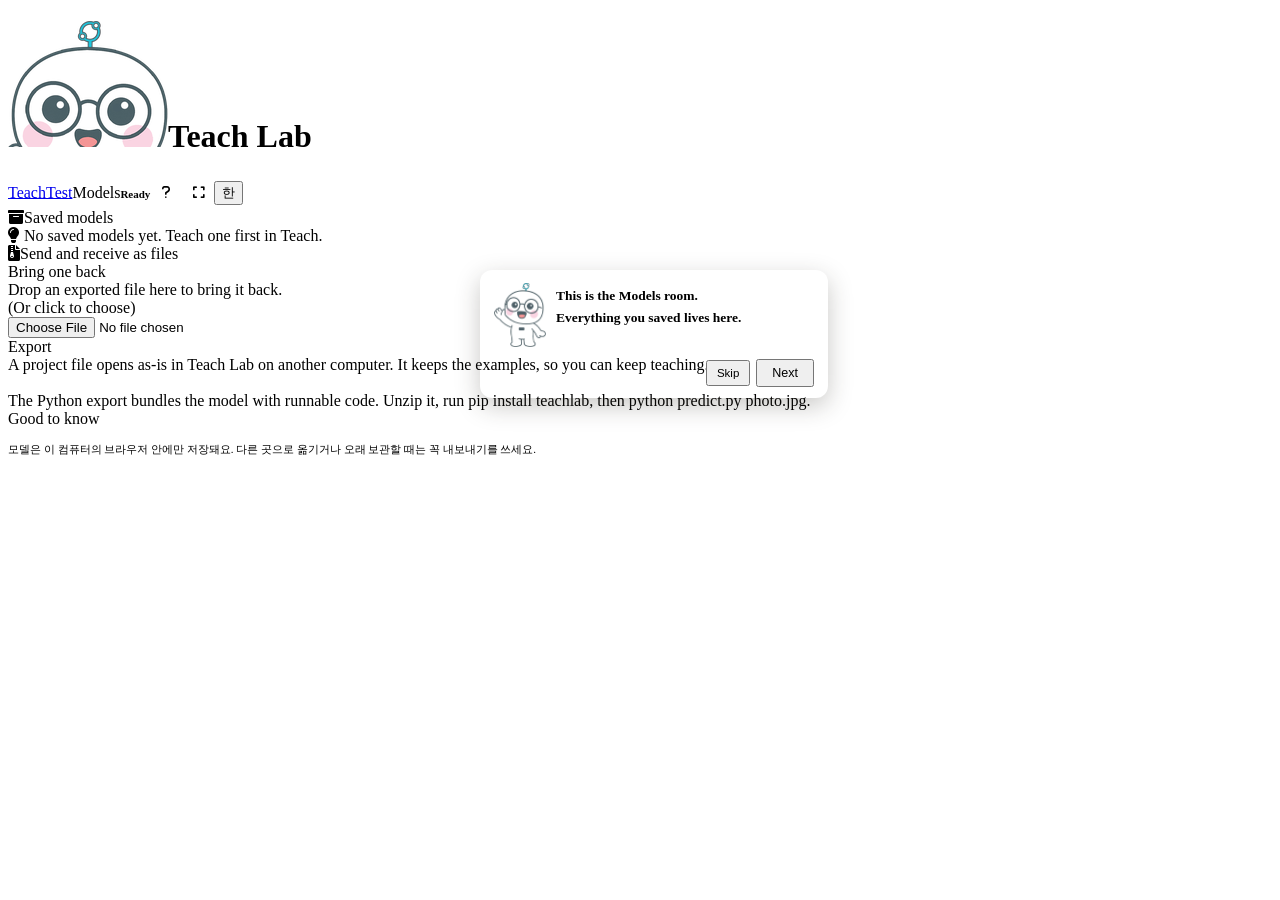
==== commit bc23de34: "입력 5종으로 넓힘 (이미지 · 손 · 얼굴 · 포즈 · 소리) 이미지 한 종으로 UI 구조를 굳힌 뒤, sense-lab 의 검증된 코드를 가져와 나머지 네 종을 얹었다. 모으기" ====
--- a/storage.html
+++ b/storage.html
@@ -8,10 +8,10 @@
 <link rel="icon" type="image/png" href="assets/img/favicon.png">
 <link rel="manifest" href="manifest.webmanifest">
 <meta name="theme-color" content="#FBF7EF">
-<link rel="stylesheet" href="assets/fonts/pretendard.css?v=1">
-<link rel="stylesheet" href="css/all.min.css?v=1">
-<link rel="stylesheet" href="css/maker-ui.css?v=1">
-<link rel="stylesheet" href="css/app.css?v=1">
+<link rel="stylesheet" href="assets/fonts/pretendard.css?v=2">
+<link rel="stylesheet" href="css/all.min.css?v=2">
+<link rel="stylesheet" href="css/maker-ui.css?v=2">
+<link rel="stylesheet" href="css/app.css?v=2">
 </head>
 <body>
 
@@ -60,9 +60,10 @@
 
 <div id="toast"></div>
 
-<script src="lib/nav.js?v=1"></script>
-<script src="lib/i18n.js?v=1"></script>
+<script src="lib/nav.js?v=2"></script>
+<script src="lib/i18n.js?v=2"></script>
+<script src="lib/tour.js?v=2"></script>
 <script src="lib/jszip.min.js"></script>
-<script type="module" src="lib/storage_page.js?v=1"></script>
+<script type="module" src="lib/storage_page.js?v=2"></script>
 </body>
 </html>
--- a/css/app.css
+++ b/css/app.css
@@ -5,22 +5,42 @@
    이 파일은 이미지 학습툴에만 있는 것(카메라 상자·예시 썸네일·
    AI가 보는 그림·학습 그래프·헷갈린 표)만 얹는다. 새 색은 만들지 않는다. */
 
-/* ── 가운데 패널: 카메라 ── */
+/* ── 왼쪽 패널: 소스 고르기 ── */
+/* 2열 그리드. 첫 칸(이미지)만 한 줄을 다 쓴다 — 기본 소스라 눈에 먼저 들어오게. */
+.srcpick{display:grid;grid-template-columns:1fr 1fr;gap:6px}
+.srcpick .db{justify-content:center;padding:9px 6px;min-width:0}
+.srcpick .db:first-child{grid-column:1 / -1}
+.srcpick .db.on{background:var(--acc-soft);border-color:var(--acc);color:var(--acc-ink)}
+
+/* 갈래 토글 (한 손/두 손 · 상반신/전신) */
+#variantRow{display:flex;align-items:center;gap:8px;margin-top:7px;flex-wrap:wrap}
+#variantRow .lb2{font-size:11px;color:var(--ink3);font-weight:700;flex-shrink:0}
+.seg{display:inline-flex;border:1.5px solid var(--line);border-radius:8px;overflow:hidden}
+.seg button{border:0;background:transparent;padding:4px 11px;font-size:12px;font-weight:700;
+  color:var(--ink2);cursor:pointer;display:flex;gap:5px;align-items:center;font-family:inherit}
+.seg button+button{border-left:1.5px solid var(--line)}
+.seg button.on{background:var(--acc-soft);color:var(--acc-ink)}
+
+/* ── 가운데 패널: 카메라 · 마이크 ──
+   이미지 소스는 Teachable Machine 처럼 정사각형 미리보기를 쓴다. 화면에 보이는
+   캔버스가 곧 AI에게 넣는 그림(224×224, 웹캠은 거울)이다.
+   손·얼굴·포즈는 영상 위에 뼈대를 겹쳐 보여 준다 (좌표는 원본 프레임에서 뽑고,
+   화면만 CSS 로 뒤집는다). 소리는 소리 크기 파형을 보여 준다. */
 #panC .pb{display:flex;flex-direction:column;min-height:0}
 #camSel{max-width:340px}
 #camBox{position:relative;background:#0C1114;border-radius:10px;overflow:hidden;
-  flex:0 0 auto;aspect-ratio:4/3;height:min(38vh,340px);width:auto;max-width:100%;margin:0 auto}
-/* 좌우 반전(거울)을 걸지 않는다. 미리보기·썸네일·"AI가 보는 그림"·파이썬으로
-   내보낸 모델이 모두 같은 그림을 보게 하기 위해서다. 거울을 걸면 학습 데이터가
-   뒤집혀서, 로봇 카메라(파이보)에 올렸을 때 좌우가 다른 것을 못 맞힌다. */
-#camVid{width:100%;height:100%;object-fit:contain;display:block}
-/* AI가 실제로 보는 정사각형. 바깥을 어둡게 덮어 "여기 안만 봐요" 를 보여 준다
-   (공용 규격의 .tour-spot 과 같은 방식 — #camBox 의 overflow:hidden 이 잘라 준다) */
-#cropBox{position:absolute;inset:0;pointer-events:none;border-radius:6px;display:none;
-  box-shadow:0 0 0 2px var(--acc) inset, 0 0 0 9999px rgba(12,17,20,.5)}
+  flex:0 0 auto;aspect-ratio:1/1;height:min(38vh,340px);width:auto;max-width:100%;margin:0 auto}
+#camVid{width:100%;height:100%;object-fit:contain;display:block;transform:scaleX(-1)}
+#camCv{position:absolute;inset:0;width:100%;height:100%;display:block}
+#ovCv{position:absolute;inset:0;width:100%;height:100%;transform:scaleX(-1);pointer-events:none}
+#micCv{position:absolute;inset:0;width:100%;height:100%}
+#camBox.m-image #camVid,#camBox.m-image #ovCv,#camBox.m-image #micCv{display:none}
+#camBox.m-landmark #camCv,#camBox.m-landmark #micCv{display:none}
+#camBox.m-sound #camVid,#camBox.m-sound #camCv,#camBox.m-sound #ovCv{display:none}
 #camOff{position:absolute;inset:0;display:flex;flex-direction:column;align-items:center;justify-content:center;
   gap:8px;color:#56646C;font-size:12px;font-weight:600}
-.privnote{flex-shrink:0;text-align:center;font-size:11px;color:var(--ink3);margin-top:8px;font-weight:600}
+.privnote{flex-shrink:0;text-align:center;font-size:11px;color:var(--ink3);margin-top:8px;
+  font-weight:600;line-height:1.6}
 
 #capBtn,.selinfo,#panC .row{flex-shrink:0}
 .selinfo{margin-top:10px;padding:8px 10px;border-radius:8px;background:var(--panel2);
@@ -35,18 +55,20 @@
   transition:transform .1s,outline-color .1s;outline:2px solid transparent}
 .thumbs img:hover{transform:scale(2.4);outline-color:var(--warn);position:relative;z-index:5}
 
-/* ── AI가 보는 그림 · 숫자 ── */
+/* ── AI가 보는 숫자 ── */
 #seeWrap{flex-shrink:0;margin-top:11px}
 #seeHead{display:flex;align-items:center;gap:7px;font-size:11.5px;font-weight:700;color:var(--ink2)}
 #seeHead .st-badge{font-size:10.5px;font-weight:600;color:var(--ink3)}
-#seeBody{margin-top:6px;display:flex;gap:9px;align-items:flex-start}
-#seeCv{width:84px;height:84px;flex-shrink:0;border-radius:8px;background:var(--panel2);
-  border:1px solid var(--line-soft);display:block}
-#seeNums{flex:1;min-width:0;height:84px;overflow-y:auto;border:1px solid var(--line-soft);
-  border-radius:8px;background:var(--panel2);padding:6px 8px;
-  font-family:var(--mono);font-size:10.5px;color:var(--ink2);line-height:1.7;
+#seeBox{margin-top:6px;max-height:118px;overflow-y:auto;border:1px solid var(--line-soft);
+  border-radius:8px;background:var(--panel2);padding:6px 8px}
+#seeBox table{width:100%;border-collapse:collapse;font-family:var(--mono);font-size:10.5px;color:var(--ink2)}
+#seeBox th{text-align:right;font-weight:600;color:var(--ink3);padding:1px 4px;
+  position:sticky;top:-6px;background:var(--panel2)}
+#seeBox th:first-child,#seeBox td:first-child{text-align:left;color:var(--ink3)}
+#seeBox td{text-align:right;padding:1px 4px;font-variant-numeric:tabular-nums;white-space:nowrap}
+#seeFlat{font-family:var(--mono);font-size:10.5px;color:var(--ink2);line-height:1.7;
   font-variant-numeric:tabular-nums;overflow-wrap:anywhere}
-#seeNums .ph2{color:var(--ink3);font-family:var(--sans);font-size:11px}
+#seeEmpty{font-size:11px;color:var(--ink3);text-align:center;padding:10px 0}
 
 /* ── 오른쪽 패널: 학습 그래프 ── */
 .prg{margin-bottom:12px}
@@ -99,8 +121,9 @@
   #capBtn,#trainBtn{font-size:15px;padding:13px}
   .privnote{font-size:12.5px}
   #seeHead{font-size:13px}
-  #seeNums{font-size:12px;height:96px}
-  #seeCv{width:96px;height:96px}
+  #seeBox table,#seeFlat{font-size:12px}
+  #seeEmpty{font-size:12.5px}
+  .srcpick .db{padding:11px 4px;font-size:14px}
   .thumbs img{width:40px;height:40px}
   .accbig{font-size:26px}
   #cmWrap table{font-size:12.5px}
@@ -125,3 +148,22 @@
 
 /* 표 안의 링크형 버튼 — .db 를 <a> 에 쓸 때 밑줄을 없앤다 */
 a.db{text-decoration:none}
+
+/* ── 튜토리얼 (파이보 말풍선 안내) — sense-lab 과 같은 규격 ── */
+.tour{position:fixed;inset:0;z-index:300}
+.tour-spot{position:fixed;border-radius:10px;pointer-events:none;
+  border:2px solid var(--acc);
+  box-shadow:0 0 0 9999px rgba(42,38,32,.45);   /* 구멍 뚫린 어두운 막 */
+  transition:all .25s ease}
+.tour-bubble{position:fixed;background:var(--panel);border:1px solid var(--line);
+  border-radius:12px;box-shadow:0 8px 24px rgba(42,38,32,.25);padding:13px 14px 11px;
+  display:flex;flex-wrap:wrap;gap:10px;align-items:flex-start;transition:all .25s ease}
+.tour-char{width:52px;height:auto;flex-shrink:0}
+.tour-text{flex:1;min-width:0;font-size:13.5px;font-weight:600;color:var(--ink);
+  line-height:1.65;white-space:pre-line;padding-top:2px}
+.tour-foot{width:100%;display:flex;align-items:center;gap:6px;margin-top:2px}
+.tour-dots{flex:1;display:flex;gap:4px;align-items:center}
+.tour-dots .dot{width:6px;height:6px;border-radius:50%;background:var(--line-soft)}
+.tour-dots .dot.on{background:var(--acc)}
+.tour-skip{font-size:11.5px;padding:5px 9px}
+.tour-next{font-size:12.5px;padding:5px 14px}
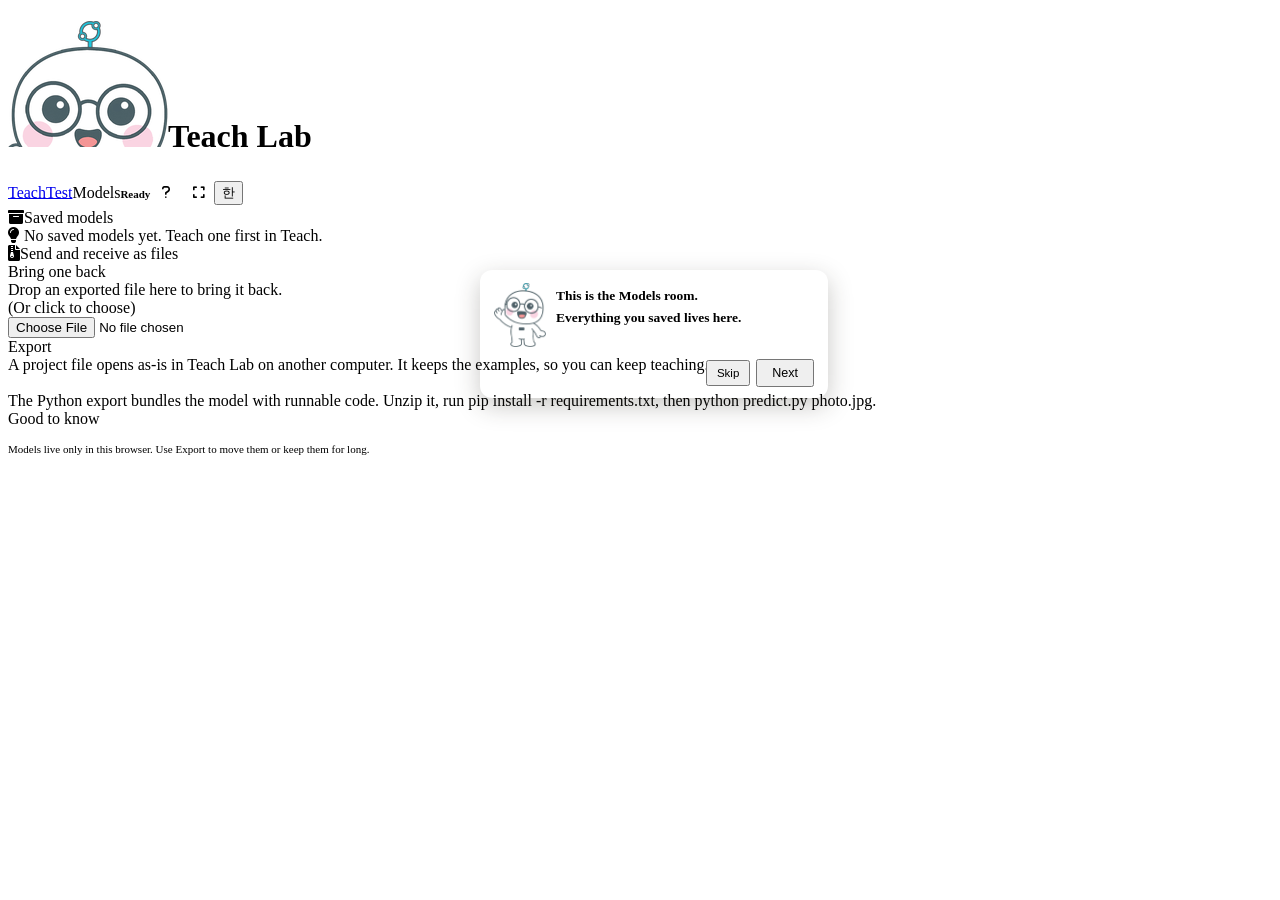
==== commit 7e78b0d9: "전수 점검: 학습실·시험실 잔손질과 낡은 문구 정리 학습실 - 소스 전환 중 엔진을 못 올리면 갈래(variant)가 이전 소스와 어긋나던 것 — 되돌리고 알린다 - 예시를 모을 " ====
--- a/storage.html
+++ b/storage.html
@@ -42,15 +42,14 @@
         <div class="st">내보내기</div>
         <div class="hint" style="margin-top:0">
           프로젝트 파일은 다른 컴퓨터의 Teach Lab 에서 그대로 열려요. 예시까지 들어 있어 이어서 배울 수 있어요.<br><br>
-          파이썬은 모델과 실행 코드를 같이 받아요. 압축을 풀고 pip install teachlab 한 뒤 python predict.py 사진.jpg 로 바로 돌아가요.
+          파이썬은 모델과 실행 코드를 같이 받아요. 압축을 풀고 pip install -r requirements.txt 한 뒤 python predict.py 사진.jpg 로 바로 돌아가요.
         </div>
       </div>
 
       <div class="sec2">
         <div class="st">알아 두기</div>
         <div class="stnote">
-          모델은 이 컴퓨터의 브라우저 안에만 저장돼요.
-          다른 곳으로 옮기거나 오래 보관할 때는 꼭 내보내기를 쓰세요.
+          모델은 이 컴퓨터의 브라우저 안에만 저장돼요. 다른 곳으로 옮기거나 오래 보관할 때는 꼭 내보내기를 쓰세요.
         </div>
       </div>
     </div>
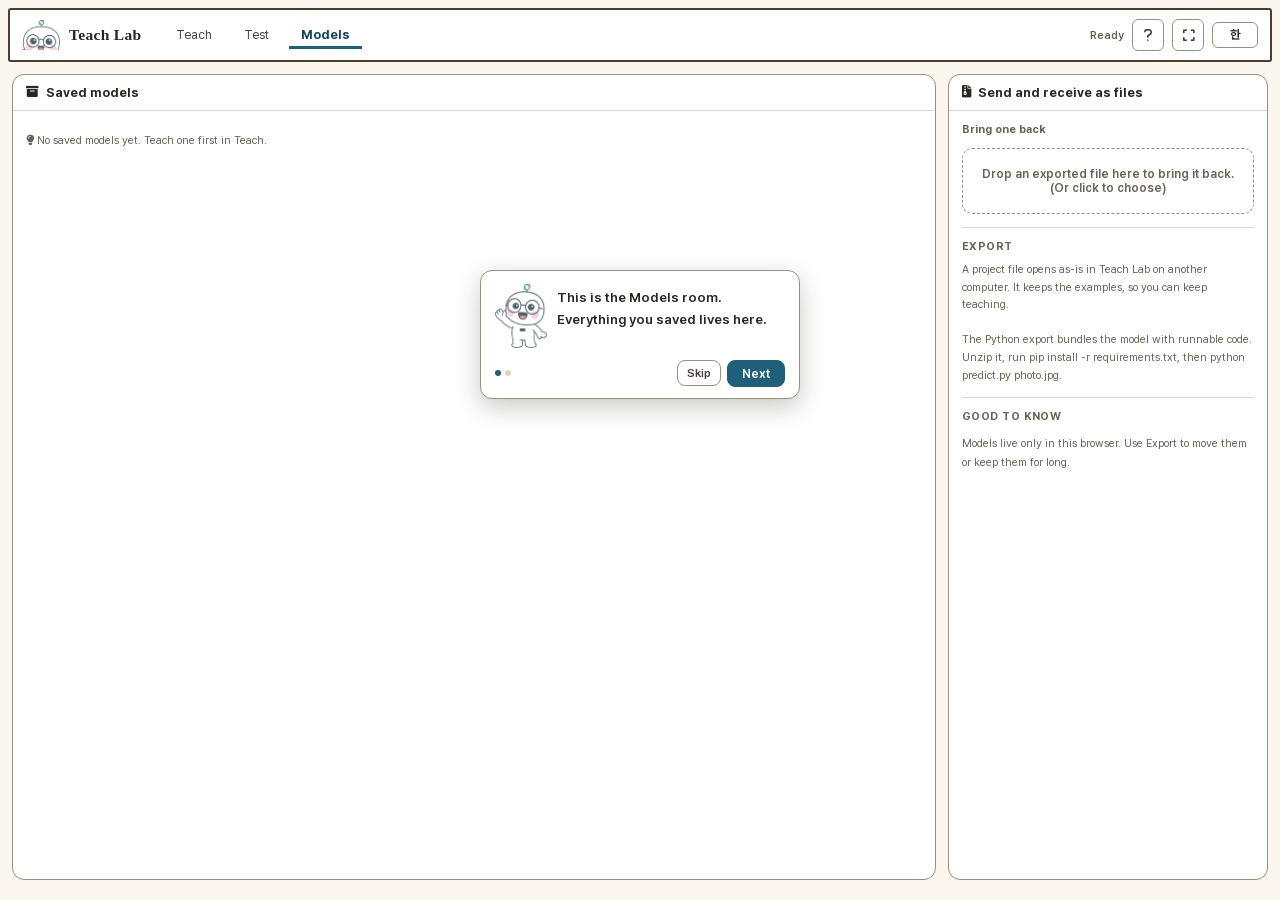
==== commit 74f421a4: "디자인 킷 파일 이름을 themaker-ui.css 로, CI 검사 켬 킷 저장소(themakerrobot/themaker-ui)가 올라갔다. 파일 이름도 저장소에 맞추고, 복사본" ====
--- a/storage.html
+++ b/storage.html
@@ -10,7 +10,7 @@
 <meta name="theme-color" content="#FBF7EF">
 <link rel="stylesheet" href="assets/fonts/pretendard.css?v=2">
 <link rel="stylesheet" href="css/all.min.css?v=2">
-<link rel="stylesheet" href="css/maker-ui.css?v=2">
+<link rel="stylesheet" href="css/themaker-ui.css?v=2">
 <link rel="stylesheet" href="css/app.css?v=2">
 </head>
 <body>
--- a/css/themaker-ui.css
+++ b/css/themaker-ui.css
@@ -0,0 +1,275 @@
+/* ═══════════════════════════════════════════════════════════════════
+   더 메이커 공통 UI — "학습지" 테마 (단일 파일 디자인 킷)
+   ═══════════════════════════════════════════════════════════════════
+   파이보 랩 · Sense Lab · 온디바이스 비전툴이 한 제품으로 보이게 하는
+   공통 규격을 한 파일로 정리한 것이다. 새 서비스는 이 파일 하나를 복사해
+   그대로 쓰고, 서비스 전용 스타일만 별도 파일로 얹는다.
+
+   구성 (위에서 아래로):
+     1. 색·글꼴 토큰        5. 버튼 · 입력
+     2. 기본 리셋·배경      6. 카드 · 목록 · 표
+     3. 헤더 · 탭           7. 진행률 · 확률 막대 · 순서도
+     4. 단계 표시 · 3단 패널 8. 토스트 · 반응형
+
+   지켜야 할 것:
+     · 새 색을 만들지 않는다. 아래 토큰만 쓴다.
+     · 그라디언트 장식·이모지 장식·새 폰트 금지.
+     · 글꼴: Pretendard(본문) + Gowun Batang 계열(서비스명). 셀프호스팅.
+     · 화면 문구는 해요체 존댓말, 한 문장 20자 이내 (초등 눈높이).
+     · 자산 경로는 전부 상대경로 (하위 경로 배포 대비).
+   ─────────────────────────────────────────────────────────────────── */
+
+/* ── 1. 색·글꼴 토큰 : "학습지" (미색 종이 + 갈색 괘선 + 남색 펜) ── */
+:root{
+  --paper:      #FBF7EF;   /* 활동지 바탕 */
+  --line-d:     #4A3F2E;   /* 표 괘선 (짙은 갈색) — 헤더 외곽선 */
+  --pen-blue:   #1F5F7A;   /* 남색 펜 — 주 색 */
+  --pen-blue-d: #12455C;
+  --pen-red:    #B4451C;   /* 빨간 펜 — 경고·오답 */
+
+  --bg:        var(--paper);
+  --panel:     #FFFFFF;    /* 패널·카드 */
+  --panel2:    #FBFAF5;    /* 패널 안 옅은 면 */
+  --line:      #9A8F7D;    /* 테두리 */
+  --line-soft: #DCD5C6;    /* 옅은 테두리·구분선 */
+  --ink:       #2A2620;    /* 본문 */
+  --ink2:      #4A423A;    /* 보조 본문 */
+  --ink3:      #6B6255;    /* 힌트·라벨 */
+  --acc:       var(--pen-blue);
+  --acc-ink:   var(--pen-blue-d);
+  --acc-soft:  #E6EEF6;    /* 선택·활성 면 */
+  --ok:        #2E7D4F;    /* 성공 */
+  --ok-soft:   #EEF5EF;
+  --warn:      var(--pen-red);
+
+  --r-s: 6px; --r-m: 6px;
+  --shadow: 0 1px 0 rgba(44,74,124,.18);
+  --mono: ui-monospace,'SF Mono','Cascadia Mono',Consolas,monospace;
+  --sans: 'Gowun Dodum','Pretendard Variable',Pretendard,-apple-system,'Segoe UI',sans-serif;
+  --serif: 'Gowun Batang','Nanum Myeongjo','Apple SD Gothic Neo',serif;
+}
+
+/* ── 2. 기본 리셋 · 종이 배경 (미색 + 옅은 점무늬) ── */
+*{box-sizing:border-box;margin:0;padding:0}
+body{
+  background-color:var(--paper);
+  background-image:radial-gradient(rgba(31,95,122,.07) 1px,transparent 1px);
+  background-size:22px 22px;
+  color:var(--ink);font-family:var(--sans);font-size:13.5px;
+  display:flex;flex-direction:column;height:100vh;overflow:hidden;
+  padding-bottom:8px;-webkit-font-smoothing:antialiased;
+}
+.num{font-variant-numeric:tabular-nums}
+::-webkit-scrollbar{width:5px}
+::-webkit-scrollbar-track{background:transparent}
+::-webkit-scrollbar-thumb{background:var(--line);border-radius:999px}
+
+/* ── 3. 헤더 : 흰 상자 + 갈색 외곽선, 서비스명은 명조 ── */
+header{
+  background:#fff;border:2px solid var(--line-d);border-radius:3px;
+  box-shadow:var(--shadow);margin:8px 8px 0;padding:0 12px;height:54px;
+  display:flex;align-items:center;gap:8px;flex-shrink:0;
+}
+header h1{
+  display:flex;align-items:center;gap:9px;height:100%;padding-right:14px;
+  font-family:var(--serif);font-size:15.5px;font-weight:700;letter-spacing:.02em;color:var(--ink);
+}
+header h1 img{height:30px;width:auto;display:block}
+
+/* 탭: 테두리 없는 밑줄 탭 — 선택된 탭만 남색 줄 */
+.navlink{
+  background:transparent;border:none;border-bottom:3px solid transparent;border-radius:0;
+  color:var(--ink2);padding:6px 12px 4px;font-size:12.5px;font-weight:400;
+  text-decoration:none;white-space:nowrap;display:inline-flex;align-items:center;gap:6px;
+  transition:all .12s;cursor:pointer;
+}
+.navlink:hover{border-bottom-color:#CFC7B8;color:var(--ink)}
+.navlink.on,.navlink[aria-current]{border-bottom-color:var(--pen-blue);color:var(--pen-blue-d);font-weight:700}
+
+/* 상태 배지 (준비/완료) */
+.badge{font-size:11.5px;font-weight:600;padding:3px 10px;border-radius:999px;
+  background:var(--panel2);border:1px solid var(--line-soft);color:var(--ink3)}
+.badge.ok{color:var(--ok);background:var(--ok-soft);border-color:#C9DCCB}
+
+/* 한/영 토글 (헤더 맨 오른쪽) */
+#langToggle,.lang-toggle{
+  border:1.5px solid var(--line);background:var(--panel);color:var(--ink);
+  border-radius:var(--r-s);padding:6px 10px;font-size:12.5px;font-weight:600;
+  min-width:46px;text-align:center;line-height:1;font-family:inherit;cursor:pointer;
+}
+
+/* 헤더 아이콘 버튼 (도움말 ? · 전체화면) */
+.hbtn{
+  display:inline-flex;align-items:center;justify-content:center;width:32px;height:32px;
+  border:1px solid var(--line);border-radius:var(--r-s);background:var(--panel);color:var(--ink2);
+  font-size:13px;cursor:pointer;transition:all .12s;flex-shrink:0;
+}
+.hbtn:hover{border-color:var(--acc);color:var(--acc-ink);background:var(--acc-soft)}
+
+/* ── 4. 단계 표시 · 본문 3단 패널 ── */
+#steps,.steps{display:flex;align-items:center;gap:0;padding:11px 16px;background:var(--panel2);
+  border-bottom:1px solid var(--line);flex-shrink:0;overflow-x:auto}
+.stp{display:flex;align-items:center;gap:7px;font-size:12px;font-weight:600;color:var(--ink3);
+  white-space:nowrap;flex-shrink:0}
+.stp .cir{width:21px;height:21px;border-radius:50%;display:flex;align-items:center;justify-content:center;
+  background:var(--line);color:#fff;font-size:11px;font-weight:700}
+.stp.on{color:var(--acc-ink)}
+.stp.on .cir{background:var(--acc)}
+.stp.done{color:var(--ink2)}
+.stp.done .cir{background:var(--ok)}
+.stpline{flex:1;height:1px;background:var(--line);margin:0 12px;max-width:70px;min-width:16px}
+
+/* 본문: 가운데가 넓은 3단. 페이지마다 좌우 폭만 조절해 쓴다 */
+.mk-main{flex:1;min-height:0;display:flex;gap:12px;padding:12px;background:var(--bg)}
+.pan{background:var(--panel);border:1px solid var(--line);border-radius:12px;
+  display:flex;flex-direction:column;min-width:0;overflow:hidden}
+.pan > .ph{display:flex;align-items:center;gap:7px;padding:10px 13px;font-size:12.5px;font-weight:700;
+  color:var(--ink);border-bottom:1px solid var(--line-soft);flex-shrink:0}
+.pan > .pb{padding:12px 13px;overflow-y:auto;flex:1}
+.pan-side{width:270px;flex-shrink:0}      /* 왼쪽 */
+.pan-wide{flex:1}                          /* 가운데 */
+.pan-out{width:320px;flex-shrink:0}       /* 오른쪽 */
+
+.pb-label{font-size:11px;font-weight:700;color:var(--ink3);margin-bottom:6px}
+.hint{font-size:11px;color:var(--ink3);margin-top:9px;line-height:1.6}
+.sec2{border-top:1px solid var(--line-soft);margin-top:13px;padding-top:12px}
+.sec2 .st{font-size:11px;font-weight:700;color:var(--ink3);margin-bottom:8px;
+  text-transform:uppercase;letter-spacing:.04em}
+
+/* ── 5. 버튼 · 입력 ── */
+.row{display:flex;gap:6px}
+.db{display:inline-flex;align-items:center;gap:6px;border:1px solid var(--line);
+  background:var(--panel);color:var(--ink2);border-radius:8px;padding:6px 12px;
+  font-size:12.5px;font-weight:600;cursor:pointer;font-family:inherit;transition:all .12s;
+  -webkit-user-select:none;user-select:none;touch-action:manipulation}
+.db:hover{border-color:var(--acc);color:var(--acc-ink);background:var(--acc-soft)}
+.db:disabled{opacity:.4;cursor:default}
+.db.on{background:var(--acc-soft);border-color:var(--acc);color:var(--acc-ink)}   /* 토글 눌림 */
+.db.go{background:var(--acc);color:#fff;border-color:var(--acc)}                  /* 주 동작 */
+.db.go:hover{background:var(--acc-ink);border-color:var(--acc-ink);color:#fff}
+.db.go:disabled{background:var(--acc);border-color:var(--acc);color:#fff}
+.db.warn{background:var(--warn);color:#fff;border-color:var(--warn)}              /* 강한 경고 */
+.db.danger{color:var(--ink3)}                                                     /* 조용한 지우기 */
+.db.danger:hover{border-color:var(--warn);color:var(--warn);background:transparent}
+
+.inp{flex:1;min-width:0;border:1px solid var(--line);background:var(--panel2);
+  border-radius:7px;padding:6px 9px;font-size:12px;font-family:inherit;color:var(--ink);outline:none}
+.inp:focus{border-color:var(--acc)}
+input[type=range]{width:100%;height:3px;-webkit-appearance:none;appearance:none;
+  background:var(--line);border-radius:999px;outline:none;cursor:pointer}
+input[type=range]::-webkit-slider-thumb{-webkit-appearance:none;width:14px;height:14px;
+  background:#fff;border:2.5px solid var(--acc);border-radius:50%;
+  box-shadow:0 1px 3px rgba(35,54,66,.2);transition:transform .1s}
+input[type=range]:hover::-webkit-slider-thumb{transform:scale(1.15)}
+input[type=file]{display:none}
+
+/* ── 6. 카드 · 목록 · 표 ── */
+/* 고르는 카드 (종류·모델 등). .on = 선택됨 */
+.cls,.mradio{border:1px solid var(--line);border-radius:9px;padding:9px 10px;margin-top:8px;
+  cursor:pointer;transition:all .12s;display:block}
+.cls:hover,.mradio:hover{border-color:var(--acc)}
+.cls.on,.mradio.on{border-color:var(--acc);background:var(--acc-soft)}
+.cls .top,.mradio{display:flex;align-items:center;gap:6px}
+.cls .nm,.mradio .nm{flex:1;font-size:12.5px;font-weight:700;color:var(--ink);
+  overflow:hidden;text-overflow:ellipsis;white-space:nowrap}
+.cls .ct,.mradio .mt{font-size:11px;color:var(--ink3);font-weight:600;flex-shrink:0}
+.cls .del{border:0;background:none;color:var(--ink3);cursor:pointer;padding:2px 3px;font-size:11px}
+.cls .del:hover{color:var(--warn)}
+
+/* 얇은 목록 줄 */
+.saved{display:flex;align-items:center;gap:6px;padding:6px 9px;border-radius:7px;
+  background:var(--panel2);margin-bottom:5px;font-size:11.5px}
+.saved .nm{flex:1;font-weight:700;color:var(--ink);overflow:hidden;text-overflow:ellipsis;white-space:nowrap}
+.saved .mt{color:var(--ink3);flex-shrink:0;font-size:10.5px}
+
+/* 표 */
+.mk-table{width:100%;border-collapse:collapse;font-size:12px}
+.mk-table th{text-align:left;font-size:11px;color:var(--ink3);font-weight:700;padding:7px 9px;
+  border-bottom:1px solid var(--line)}
+.mk-table td{padding:8px 9px;border-bottom:1px solid var(--line-soft);color:var(--ink2);vertical-align:middle}
+.mk-table td.nm{font-weight:700;color:var(--ink)}
+
+/* 파일 놓는 곳 */
+.dropzone{border:1.5px dashed var(--line);border-radius:10px;padding:18px;text-align:center;
+  color:var(--ink3);font-size:12px;font-weight:600;margin-top:12px;transition:all .15s;cursor:pointer}
+.dropzone:hover,.dropzone.over{border-color:var(--acc);color:var(--acc-ink);background:var(--acc-soft)}
+
+/* ── 7. 진행률 · 확률 막대 · 큰 답 · 순서도 ── */
+.prg .lb{display:flex;justify-content:space-between;font-size:11px;color:var(--ink3);
+  font-weight:600;margin-bottom:5px}
+.track{height:6px;border-radius:3px;background:var(--line-soft);overflow:hidden}
+.fill{height:100%;width:0;background:var(--acc);transition:width .2s}
+
+/* 확률 막대: 1등만 강조 (.top) */
+.bar{margin-bottom:7px}
+.bar .bl{display:flex;justify-content:space-between;font-size:11.5px;font-weight:600;
+  color:var(--ink2);margin-bottom:3px}
+.bar .bt{height:8px;border-radius:4px;background:var(--line-soft);overflow:hidden}
+.bar .bf{height:100%;width:0;background:var(--ink3);transition:width .15s}
+.bar.top .bl{color:var(--acc-ink)}
+.bar.top .bf{background:var(--acc)}
+
+/* 큰 답 상자: .sure = 확신, .idk = 안내·모름 */
+.answer{padding:14px 10px;border-radius:10px;background:var(--panel2);text-align:center;
+  font-size:19px;font-weight:800;color:var(--ink);min-height:52px;
+  display:flex;align-items:center;justify-content:center;overflow-wrap:anywhere}
+.answer.sure{background:var(--acc-soft);color:var(--acc-ink)}
+.answer.idk{color:var(--ink3)}
+
+/* 순서도: 시작 → 단계 카드 → 성공. .cur = 지금, .done = 통과 */
+.seq-node{width:fit-content;margin:0 auto;padding:5px 16px;border-radius:999px;
+  border:1px solid var(--line);background:var(--panel2);font-size:11.5px;font-weight:700;color:var(--ink2)}
+.seq-node.goal.done{border-color:var(--ok);background:var(--ok-soft);color:var(--ok)}
+.seq-arrow{width:0;height:16px;border-left:2px solid var(--line);margin:0 auto;position:relative}
+.seq-arrow::after{content:'';position:absolute;left:-5px;bottom:-1px;
+  border:4px solid transparent;border-top-color:var(--line)}
+.seq-step{border:1px solid var(--line);border-radius:9px;padding:8px 10px;transition:all .15s}
+.seq-step .top{display:flex;align-items:center;gap:7px}
+.seq-step .sq-idx{width:21px;height:21px;border-radius:50%;flex-shrink:0;display:flex;
+  align-items:center;justify-content:center;background:var(--line);color:#fff;font-size:11px;font-weight:700}
+.seq-step .sq-track{height:5px;border-radius:3px;background:var(--line-soft);overflow:hidden;margin-top:7px}
+.seq-step .sq-fill{height:100%;width:0;background:var(--acc);border-radius:3px;transition:width .1s linear}
+.seq-step.cur{border-color:var(--acc);background:var(--acc-soft)}
+.seq-step.cur .sq-idx{background:var(--acc)}
+.seq-step.done{border-color:var(--ok)}
+.seq-step.done .sq-idx{background:var(--ok)}
+.seq-step.done .sq-fill{background:var(--ok)}
+
+/* ── 8. 토스트 · 반응형 ── */
+#toast,.toast{position:fixed;left:50%;bottom:26px;transform:translateX(-50%);z-index:200;
+  background:#233642;color:#fff;font-size:12.5px;font-weight:600;padding:10px 18px;border-radius:9px;
+  box-shadow:0 6px 20px rgba(0,0,0,.2);opacity:0;pointer-events:none;transition:opacity .2s}
+#toast.on,.toast.on{opacity:1}
+
+@media (max-width:1100px){
+  html,body{overflow:auto;height:auto;min-height:100vh}
+  .mk-main{flex-direction:column}
+  .pan-side,.pan-out{width:100%}
+}
+@media (max-width:700px){
+  /* 폰: 전체 글자 한 단계 확대. 입력칸은 16px (iOS 포커스 확대 방지) */
+  body{font-size:15px}
+  header{overflow-x:auto;padding:0 10px;gap:6px;scrollbar-width:none}
+  header::-webkit-scrollbar{display:none}
+  header h1{font-size:16px;padding-right:8px;flex-shrink:0}
+  header h1 img{height:26px}
+  .navlink{flex-shrink:0;padding:7px 12px;font-size:14px}
+  #langToggle,.lang-toggle{font-size:14px;padding:7px 11px;margin-right:4px}
+  .stp{font-size:13.5px}
+  .stp .cir{width:24px;height:24px;font-size:12.5px}
+  .mk-main{padding:8px;gap:8px}
+  .pan > .ph{font-size:14.5px;padding:12px 13px}
+  .pan > .pb{padding:11px}
+  .db{font-size:14px;padding:9px 13px}
+  .inp,select.inp{font-size:16px;padding:9px 11px}
+  .hint{font-size:13px;line-height:1.65}
+  .cls .nm,.mradio .nm{font-size:14.5px}
+  .answer{font-size:20px;min-height:60px}
+  .bar .bl{font-size:13px}
+  .bar .bt{height:10px}
+  .mk-table{font-size:13.5px}
+  .mk-table th{font-size:12px;padding:8px 7px}
+  .mk-table td{padding:9px 7px}
+  input[type=range]::-webkit-slider-thumb{width:20px;height:20px}
+  #toast,.toast{font-size:14px}
+}
--- a/css/app.css
+++ b/css/app.css
@@ -1,7 +1,7 @@
 /* ═══════════════════════════════════════════════════════════
    Teach Lab 전용 스타일
    ═══════════════════════════════════════════════════════════
-   공통 규격(색·버튼·패널·표·반응형)은 css/maker-ui.css 가 전부 담당한다.
+   공통 규격(색·버튼·패널·표·반응형)은 css/themaker-ui.css 가 전부 담당한다.
    이 파일은 이미지 학습툴에만 있는 것(카메라 상자·예시 썸네일·
    AI가 보는 그림·학습 그래프·헷갈린 표)만 얹는다. 새 색은 만들지 않는다. */
 
@@ -141,10 +141,6 @@
 
 /* ── 헤더 보조 (공통 규격에 없는 것) ── */
 #engine{font-size:11px;color:var(--ink3);font-weight:600;white-space:nowrap}
-.hbtn{display:inline-flex;align-items:center;justify-content:center;width:32px;height:32px;
-  border:1px solid var(--line);border-radius:var(--r-s);background:var(--panel);color:var(--ink2);
-  font-size:13px;cursor:pointer;transition:all .12s;flex-shrink:0}
-.hbtn:hover{border-color:var(--acc);color:var(--acc-ink);background:var(--acc-soft)}
 
 /* 표 안의 링크형 버튼 — .db 를 <a> 에 쓸 때 밑줄을 없앤다 */
 a.db{text-decoration:none}
